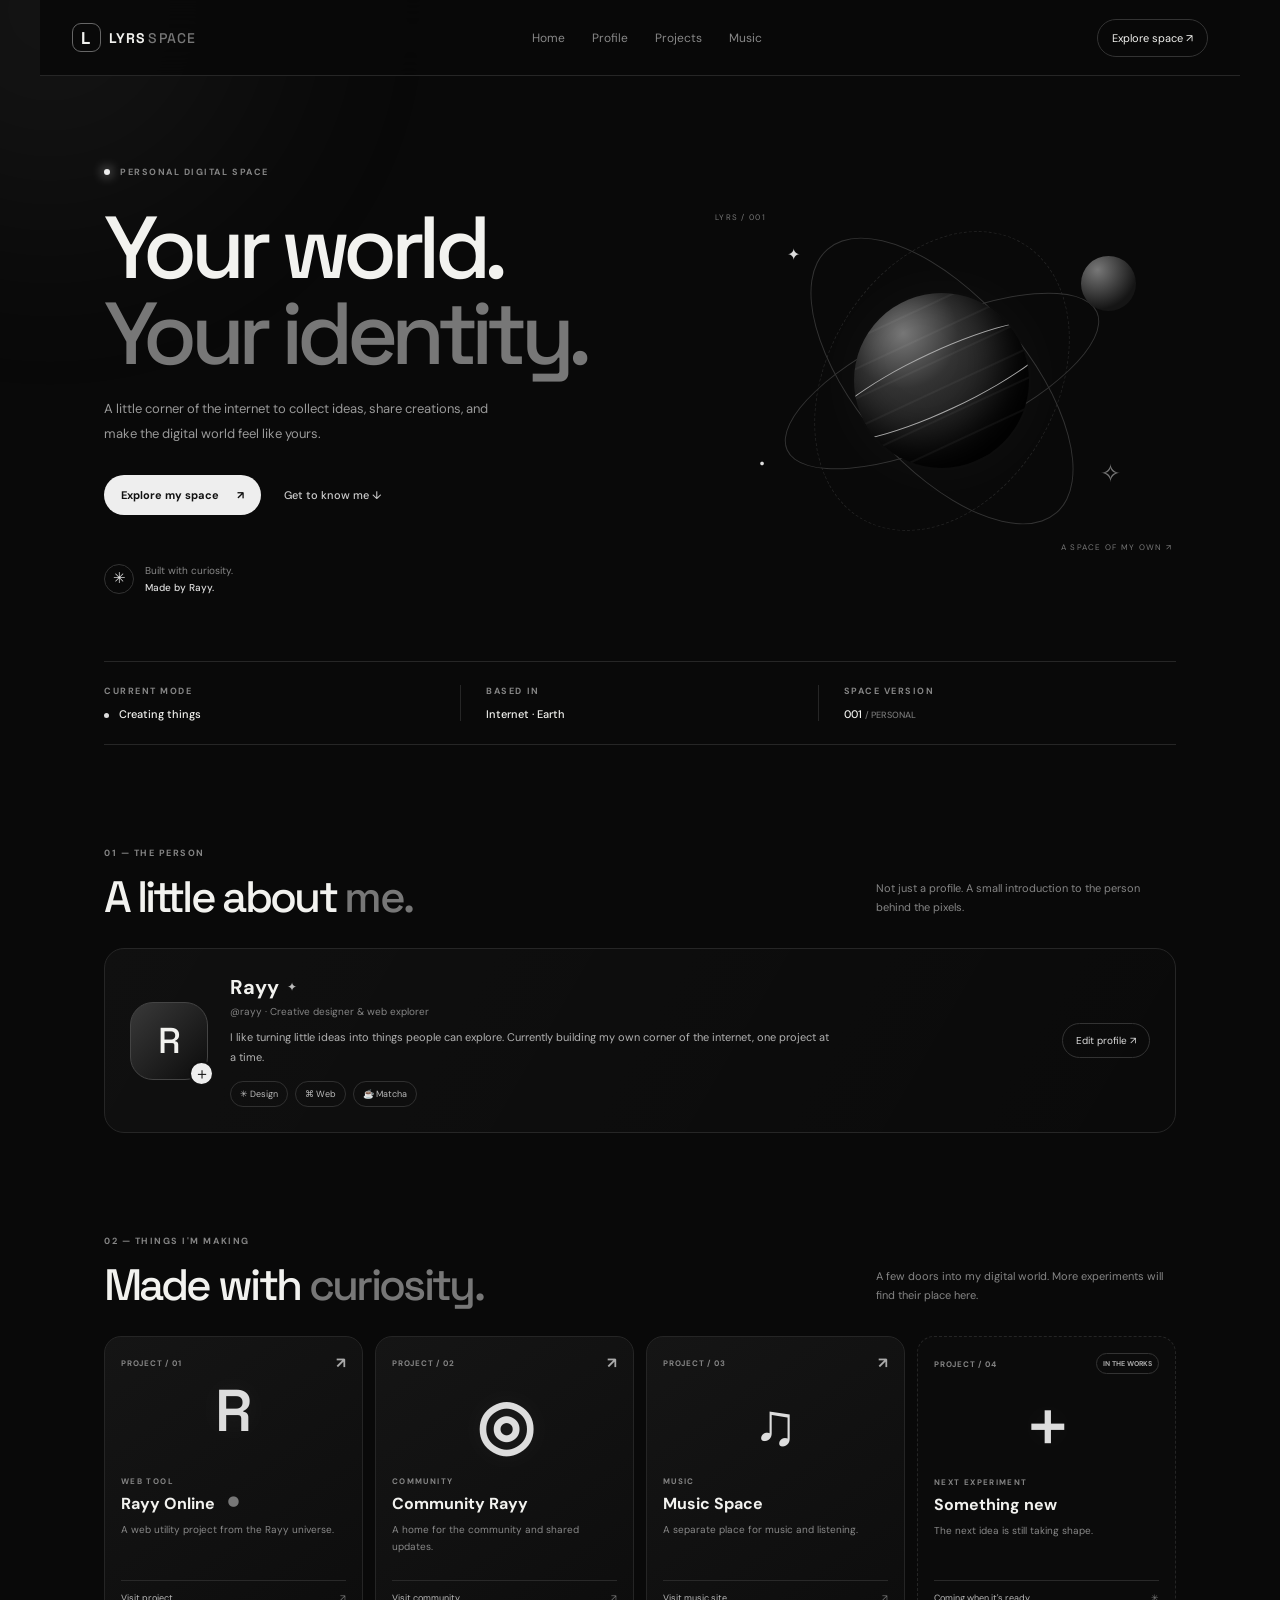
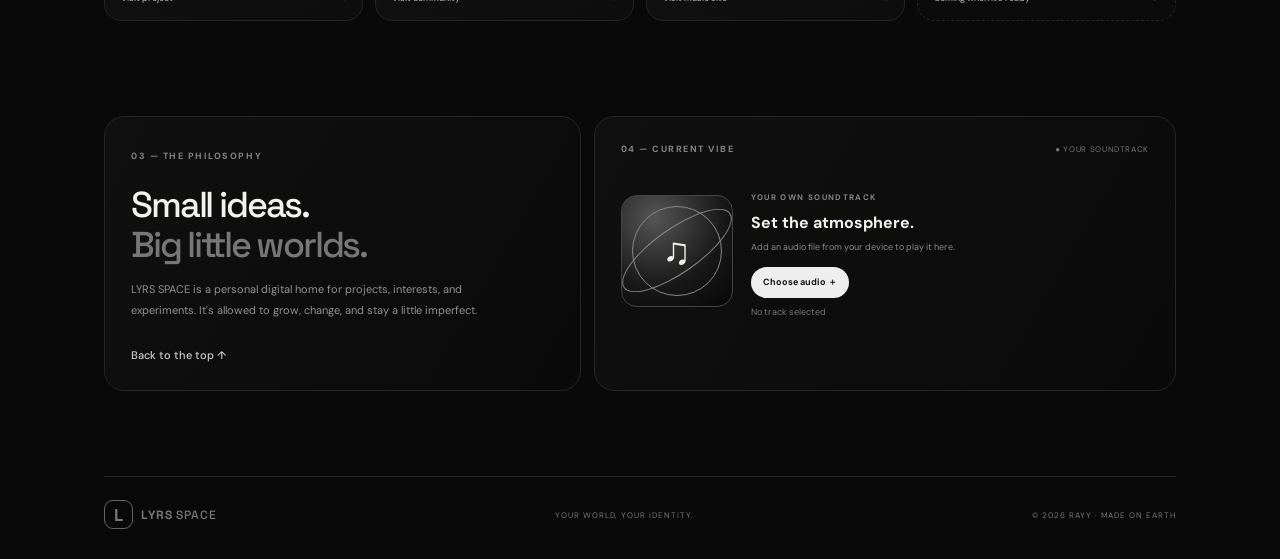
==== index.html @ 6cd55178 "Add files via upload" ====
<!doctype html>
<html lang="id">
<head>
<meta charset="utf-8"><meta name="viewport" content="width=device-width,initial-scale=1">
<meta name="theme-color" content="#090909"><meta name="description" content="LYRS SPACE — Your world, your identity.">
<title>LYRS SPACE — Your world, your identity</title>
<link rel="preconnect" href="https://fonts.googleapis.com">
<link href="https://fonts.googleapis.com/css2?family=DM+Sans:wght@400;500;600;700&family=Space+Grotesk:wght@400;500;600;700&display=swap" rel="stylesheet">
<link rel="stylesheet" href="style.css">
</head>
<body>
<header class="topbar">
  <a class="brand" href="#home"><span class="logo">L</span> LYRS <span class="muted">SPACE</span></a>
  <button id="menuBtn" class="menu-btn" aria-label="Open navigation">☰</button>
  <nav id="nav"><a href="#home">Home</a><a href="#profile">Profile</a><a href="#projects">Projects</a><a href="#music">Music</a></nav>
  <a class="nav-cta" href="#projects">Explore space ↗</a>
</header>
<main id="home">
<section class="hero">
 <div class="hero-copy">
  <div class="eyebrow"><i></i> PERSONAL DIGITAL SPACE</div>
  <h1>Your world.<br><span>Your identity.</span></h1>
  <p class="lead">A little corner of the internet to collect ideas, share creations, and make the digital world feel like yours.</p>
  <div class="actions"><a class="primary" href="#projects">Explore my space <b>↗</b></a><a class="simple" href="#profile">Get to know me ↓</a></div>
  <div class="signature"><span>✳</span><p>Built with curiosity.<br><b>Made by Rayy.</b></p></div>
 </div>
 <div class="universe" aria-label="Abstract planet illustration"><div class="orbit o1"></div><div class="orbit o2"></div><div class="orbit o3"></div><div class="moon"></div><div class="planet"><span></span></div><i class="star s1">✦</i><i class="star s2">✧</i><i class="star s3">·</i><small class="art-top">LYRS / 001</small><small class="art-bottom">A SPACE OF MY OWN ↗</small></div>
</section>
<section class="stats">
 <div><small>CURRENT MODE</small><b><i class="green"></i> Creating things</b></div><div><small>BASED IN</small><b>Internet · Earth</b></div><div><small>SPACE VERSION</small><b>001 <span>/ PERSONAL</span></b></div>
</section>
<section class="section" id="profile">
 <div class="heading"><div><small>01 — THE PERSON</small><h2>A little about <span>me.</span></h2></div><p>Not just a profile. A small introduction to the person behind the pixels.</p></div>
 <div class="profile card"><div class="avatar-wrap"><div id="avatar" class="avatar">R</div><label for="avatarFile" class="avatar-edit">＋</label><input id="avatarFile" type="file" accept="image/*,.gif" hidden></div><div class="profile-info"><div class="name-line"><h3 id="name">Rayy</h3><span>✦</span></div><p class="handle">@rayy · Creative designer & web explorer</p><p id="bio" class="bio">I like turning little ideas into things people can explore. Currently building my own corner of the internet, one project at a time.</p><div class="tags"><span>✳ Design</span><span>⌘ Web</span><span>☕ Matcha</span></div></div><button id="editBtn" class="edit">Edit profile ↗</button></div>
</section>
<section class="section" id="projects">
 <div class="heading"><div><small>02 — THINGS I'M MAKING</small><h2>Made with <span>curiosity.</span></h2></div><p>A few doors into my digital world. More experiments will find their place here.</p></div>
 <div class="projects">
  <a class="project featured" href="https://rayyy.my.id" target="_blank" rel="noopener"><div class="project-top"><small>PROJECT / 01</small><b>↗</b></div><div class="symbol">R<span>.</span></div><small class="type">WEB TOOL</small><h3>Rayy Online</h3><p>A web utility project from the Rayy universe.</p><footer>Visit project <span>↗</span></footer></a>
  <a class="project" href="https://community.rayyy.my.id" target="_blank" rel="noopener"><div class="project-top"><small>PROJECT / 02</small><b>↗</b></div><div class="symbol symbol-community">◎</div><small class="type">COMMUNITY</small><h3>Community Rayy</h3><p>A home for the community and shared updates.</p><footer>Visit community <span>↗</span></footer></a>
  <a class="project" href="https://music.rayyy.my.id" target="_blank" rel="noopener"><div class="project-top"><small>PROJECT / 03</small><b>↗</b></div><div class="symbol">♫</div><small class="type">MUSIC</small><h3>Music Space</h3><p>A separate place for music and listening.</p><footer>Visit music site <span>↗</span></footer></a>
  <div class="project coming"><div class="project-top"><small>PROJECT / 04</small><b class="soon">IN THE WORKS</b></div><div class="symbol">＋</div><small class="type">NEXT EXPERIMENT</small><h3>Something new</h3><p>The next idea is still taking shape.</p><footer>Coming when it's ready <span>✳</span></footer></div>
 </div>
</section>
<section class="section bottom-grid" id="about">
 <div class="card about"><small>03 — THE PHILOSOPHY</small><h2>Small ideas.<br><span>Big little worlds.</span></h2><p>LYRS SPACE is a personal digital home for projects, interests, and experiments. It's allowed to grow, change, and stay a little imperfect.</p><a class="simple" href="#home">Back to the top ↑</a></div>
 <div class="card music" id="music"><div class="music-top"><small>04 — CURRENT VIBE</small><span>● YOUR SOUNDTRACK</span></div><div class="music-row"><div class="album">♫<i></i></div><div class="music-info"><small class="type">YOUR OWN SOUNDTRACK</small><h3>Set the atmosphere.</h3><p>Add an audio file from your device to play it here.</p><label class="primary mini" for="audioFile">Choose audio ＋</label><input id="audioFile" type="file" accept="audio/*" hidden><audio id="audioPlayer" controls hidden></audio><div id="audioName" class="audio-name">No track selected</div></div></div></div>
</section>
<footer class="footer"><a class="brand" href="#home"><span class="logo">L</span> LYRS <span class="muted">SPACE</span></a><small>YOUR WORLD, YOUR IDENTITY.</small><small>© <span id="year"></span> RAYY · MADE ON EARTH</small></footer>
</main>
<dialog id="profileDialog"><form id="profileForm"><div class="dialog-head"><div><small>PERSONALIZE YOUR SPACE</small><h2>Make it <span>yours.</span></h2></div><button type="button" id="closeDialog" class="close">×</button></div><label for="nameInput">Display name</label><input id="nameInput" maxlength="32" value="Rayy"><label for="bioInput">Short bio</label><textarea id="bioInput" maxlength="180" rows="3">I like turning little ideas into things people can explore. Currently building my own corner of the internet, one project at a time.</textarea><div class="dialog-actions"><button type="button" id="cancelEdit" class="secondary">Cancel</button><button class="primary mini" type="submit">Save profile ↗</button></div><p class="note">Changes are saved in this browser only. This starter does not use accounts or a shared database.</p></form></dialog>
<script src="app.js"></script>
</body></html>
---- style.css ----
*{box-sizing:border-box} :root{--bg:#090909;--panel:#111;--line:#262626;--text:#f2f2ef;--muted:#858585}html{scroll-behavior:smooth;scroll-padding-top:90px}body{margin:0;background:var(--bg);color:var(--text);font-family:'DM Sans',sans-serif;overflow-x:hidden}body:before{content:'';position:fixed;z-index:-1;pointer-events:none;width:420px;height:420px;top:-200px;left:-160px;background:#aaa;filter:blur(120px);opacity:.08;border-radius:50%}a{color:inherit;text-decoration:none}button,input,textarea{font:inherit}.topbar{height:76px;max-width:1200px;margin:auto;padding:0 32px;display:flex;align-items:center;gap:32px;border-bottom:1px solid var(--line);position:sticky;top:0;z-index:10;background:rgba(9,9,9,.88);backdrop-filter:blur(16px)}.brand{display:flex;align-items:center;gap:8px;font:700 14px 'Space Grotesk',sans-serif;letter-spacing:.08em;white-space:nowrap}.logo{width:29px;height:29px;border:1px solid #666;border-radius:9px;display:grid;place-items:center;font-size:17px}.muted{color:#777;font-weight:500;margin-left:-5px}.topbar nav{display:flex;gap:27px;margin:auto;color:#888;font-size:12px}.topbar nav a:hover{color:white}.nav-cta{font-size:11px;border:1px solid #333;border-radius:30px;padding:11px 14px;white-space:nowrap}.nav-cta:hover{background:#eee;color:#111}.menu-btn{display:none;background:none;color:white;border:0;font-size:22px}.hero{max-width:1136px;margin:auto;padding:90px 32px 65px;display:grid;grid-template-columns:1.1fr .9fr;align-items:center;gap:30px;min-height:550px}.eyebrow,.heading small,.stats small,.project-top small,.type,.about>small,.music-top>small,.dialog-head small{font-size:9px;letter-spacing:.17em;color:#858585;font-weight:700}.eyebrow{display:flex;align-items:center;gap:10px}.eyebrow i{width:6px;height:6px;background:#eee;border-radius:50%;box-shadow:0 0 12px #fff}.hero h1{font:500 clamp(56px,7vw,88px)/.98 'Space Grotesk',sans-serif;letter-spacing:-.075em;margin:27px 0 20px}.hero h1 span,.heading h2 span,.about h2 span,.dialog-head h2 span{color:#777}.lead{max-width:410px;color:#999;font-size:13px;line-height:1.9}.actions{display:flex;align-items:center;gap:23px;margin-top:28px}.primary,.secondary,.simple{display:inline-flex;align-items:center;justify-content:center;gap:18px;border:0;cursor:pointer;border-radius:30px;padding:13px 17px;font-size:11px;font-weight:700}.primary{background:#eee;color:#111}.primary:hover{background:white;transform:translateY(-2px)}.simple{padding:0;background:none;color:#ccc;font-weight:500}.signature{display:flex;align-items:center;gap:11px;margin-top:47px;color:#888;font-size:10px;line-height:1.7}.signature>span{border:1px solid #333;border-radius:50%;width:30px;height:30px;display:grid;place-items:center;color:#ddd;font-size:15px}.signature p{margin:0}.signature b{color:#ddd;font-weight:500}.universe{height:370px;position:relative;display:grid;place-items:center;overflow:hidden}.orbit{position:absolute;border:1px solid #333;border-radius:50%}.o1{width:340px;height:120px;transform:rotate(-24deg)}.o2{width:350px;height:170px;transform:rotate(49deg)}.o3{width:230px;height:320px;transform:rotate(30deg);border-style:dashed;opacity:.6}.planet{width:175px;height:175px;border-radius:50%;position:relative;overflow:hidden;background:radial-gradient(circle at 28% 23%,#777,#333 30%,#141414 70%,#050505);box-shadow:inset -20px -20px 40px #000,0 0 70px #ffffff0a}.planet:after{content:'';position:absolute;inset:0;background:repeating-linear-gradient(155deg,transparent 0 14px,#ffffff0b 15px 16px,transparent 17px 27px)}.planet span{position:absolute;z-index:2;width:260px;height:60px;left:-43px;top:58px;border:1px solid #aaa;border-radius:50%;transform:rotate(-25deg)}.moon{position:absolute;width:55px;height:55px;right:40px;top:60px;border-radius:50%;background:radial-gradient(circle at 30% 25%,#777,#151515 70%)}.star{position:absolute;color:#ddd;font-style:normal}.s1{top:48px;left:80px}.s2{right:55px;bottom:76px;font-size:25px;color:#777}.s3{left:52px;bottom:82px;font-size:32px}.art-top,.art-bottom{position:absolute;color:#777;font-size:8px;letter-spacing:.16em}.art-top{top:16px;left:8px}.art-bottom{bottom:14px;right:4px}.stats{max-width:1072px;margin:auto;padding:23px 0;border-top:1px solid var(--line);border-bottom:1px solid var(--line);display:grid;grid-template-columns:repeat(3,1fr)}.stats>div{display:flex;flex-direction:column;gap:10px;padding:0 25px;border-right:1px solid var(--line)}.stats>div:first-child{padding-left:0}.stats>div:last-child{border:0}.stats b{font-size:11px;font-weight:500}.stats b span{font-size:9px;color:#777}.green{display:inline-block;width:5px;height:5px;background:#ddd;border-radius:50%;margin-right:7px}.section{max-width:1072px;margin:auto;padding:95px 0 0}.heading{display:flex;justify-content:space-between;align-items:end;gap:20px;margin-bottom:27px}.heading h2,.about h2,.dialog-head h2{font:500 clamp(32px,4vw,44px)/1.1 'Space Grotesk',sans-serif;letter-spacing:-.06em;margin:12px 0 0}.heading>p{max-width:300px;color:#858585;font-size:11px;line-height:1.8;margin:0 0 3px}.card{border:1px solid var(--line);border-radius:20px;background:linear-gradient(120deg,#ffffff08,#ffffff02)}.profile{display:flex;align-items:center;gap:22px;padding:25px}.avatar-wrap{position:relative;flex-shrink:0}.avatar{width:78px;height:78px;border-radius:23px;background:linear-gradient(135deg,#393939,#0b0b0b);border:1px solid #444;display:grid;place-items:center;font:500 36px 'Space Grotesk',sans-serif;overflow:hidden}.avatar img{width:100%;height:100%;object-fit:cover}.avatar-edit{position:absolute;right:-6px;bottom:-6px;width:25px;height:25px;border:2px solid #111;border-radius:50%;background:#eee;color:#111;display:grid;place-items:center;cursor:pointer}.profile-info{flex:1;min-width:0}.name-line{display:flex;align-items:center;gap:8px}.name-line h3{font-size:20px;margin:0}.name-line span{font-size:12px;color:#bbb}.handle{font-size:10px;color:#858585;margin:5px 0 10px}.bio{font-size:11px;color:#b2b2b2;line-height:1.8;margin:0;max-width:600px}.tags{display:flex;gap:7px;margin-top:13px;flex-wrap:wrap}.tags span{font-size:9px;color:#bbb;border:1px solid #303030;border-radius:20px;padding:6px 9px}.edit{flex-shrink:0;background:none;color:#ddd;border:1px solid #333;border-radius:30px;padding:10px 13px;font-size:10px;cursor:pointer}.projects{display:grid;grid-template-columns:repeat(4,1fr);gap:12px}.project{min-height:285px;padding:16px;border:1px solid #252525;border-radius:17px;background:linear-gradient(145deg,#151515,#0d0d0d);display:flex;flex-direction:column;transition:.25s}.project:hover{transform:translateY(-4px);border-color:#555}.project-top{display:flex;justify-content:space-between;align-items:center}.project-top small{font-size:8px;letter-spacing:.1em}.project-top>b{font-size:15px;color:#aaa}.symbol{height:103px;display:grid;place-items:center;font:600 59px 'Space Grotesk',sans-serif;color:#ddd;text-shadow:0 0 30px #ffffff12}.symbol span{color:#777}.symbol-community{font-size:67px}.type{font-size:8px}.project h3{font-size:16px;margin:7px 0}.project p{font-size:10px;line-height:1.7;color:#888;margin:0;min-height:34px}.project footer{display:flex;justify-content:space-between;border-top:1px solid #292929;padding-top:11px;margin-top:auto;font-size:9px;color:#bbb}.project footer span{color:#777}.coming{border-style:dashed;background:#ffffff03}.soon{font-size:7px!important;border:1px solid #333;border-radius:20px;padding:5px 6px;color:#888}.bottom-grid{display:grid;grid-template-columns:.9fr 1.1fr;gap:13px}.about,.music{padding:26px;min-height:265px}.about h2{font-size:36px;margin:22px 0 14px}.about p{max-width:360px;color:#929292;font-size:11px;line-height:1.9;margin-bottom:22px}.music-top{display:flex;align-items:center;justify-content:space-between;gap:10px}.music-top span{font-size:8px;color:#777;letter-spacing:.08em}.music-row{display:flex;gap:18px;align-items:center;margin-top:29px}.album{width:112px;height:112px;flex-shrink:0;position:relative;overflow:hidden;display:grid;place-items:center;border:1px solid #444;border-radius:16px;background:radial-gradient(circle at 30% 20%,#555,#171717 60%,#070707);font-size:38px}.album:after{content:'';position:absolute;inset:10px;border:1px solid #888;border-radius:50%}.album i{position:absolute;width:130px;height:45px;border:1px solid #888;border-radius:50%;transform:rotate(-35deg)}.music-info h3{font-size:16px;margin:7px 0}.music-info p{font-size:9px;color:#888;line-height:1.7;margin:0 0 11px}.mini{padding:9px 12px;font-size:9px;gap:9px}.audio-name{font-size:9px;color:#777;margin-top:8px;max-width:240px;overflow:hidden;text-overflow:ellipsis;white-space:nowrap}.footer{max-width:1072px;margin:85px auto 0;padding:23px 0 30px;border-top:1px solid var(--line);display:flex;align-items:center;justify-content:space-between;gap:15px;color:#777}.footer small{font-size:8px;letter-spacing:.12em}.footer .brand{font-size:12px}dialog{width:min(430px,calc(100% - 28px));border:1px solid #333;border-radius:20px;padding:25px;background:#101010;color:#f2f2f2;box-shadow:0 25px 90px #000}dialog::backdrop{background:#000b;backdrop-filter:blur(7px)}.dialog-head{display:flex;justify-content:space-between;align-items:start;margin-bottom:22px}.dialog-head h2{font-size:30px}.close{background:none;color:#aaa;border:0;font-size:27px;cursor:pointer}dialog label:not(.primary){display:block;font-size:10px;color:#aaa;margin:15px 0 7px}dialog input,dialog textarea{width:100%;background:#080808;color:#eee;border:1px solid #333;border-radius:10px;padding:12px;font-size:11px;outline:none}dialog textarea{resize:vertical}.dialog-actions{display:flex;justify-content:flex-end;gap:8px;margin-top:19px}.secondary{background:transparent;color:#ddd;border:1px solid #333}.note{font-size:9px;line-height:1.7;color:#666;margin:16px 0 0}.reveal{opacity:0;transform:translateY(12px);transition:opacity .6s,transform .6s}.reveal.visible{opacity:1;transform:none}@media(max-width:1150px){.section,.stats,.footer{margin-left:32px;margin-right:32px}}@media(max-width:800px){.hero{gap:5px}.hero h1{font-size:clamp(53px,8vw,72px)}.projects{grid-template-columns:repeat(2,1fr)}.project{min-height:270px}.bottom-grid{grid-template-columns:1fr}.heading{align-items:start;flex-direction:column}.heading>p{max-width:500px}}@media(max-width:600px){.topbar{height:66px;padding:0 18px;gap:13px}.menu-btn{display:block;margin-left:auto}.topbar nav{display:none}.topbar nav.open{position:absolute;display:flex;flex-direction:column;top:65px;left:0;right:0;margin:0;padding:20px;background:#101010;border-bottom:1px solid #292929;gap:19px}.nav-cta{font-size:9px;padding:9px 10px}.hero{grid-template-columns:1fr;padding:62px 22px 40px;gap:0}.hero h1{font-size:clamp(55px,14vw,76px)}.lead{font-size:12px}.signature{margin-top:31px}.universe{height:290px;transform:scale(.9);margin-top:8px}.o1{width:300px}.o2{width:310px}.planet{width:150px;height:150px}.stats{margin:0 22px;padding:18px 0;grid-template-columns:1fr;gap:15px}.stats>div,.stats>div:first-child{padding:0;border:0;gap:5px}.section{padding:72px 22px 0;margin:0}.heading h2{font-size:35px}.profile{padding:17px;gap:14px;flex-wrap:wrap}.avatar{width:65px;height:65px;border-radius:19px;font-size:30px}.profile-info h3{font-size:18px}.bio{font-size:10px}.edit{margin-left:auto}.projects{gap:9px}.project{padding:12px;min-height:260px}.symbol{height:88px;font-size:50px}.symbol-community{font-size:58px}.project h3{font-size:14px}.project p{font-size:9px}.project-top small{font-size:7px}.project footer{font-size:8px}.about,.music{padding:21px}.about h2{font-size:32px}.music-row{gap:13px;align-items:flex-start}.album{width:87px;height:87px;font-size:30px}.album i{width:100px}.music-info h3{font-size:14px}.music-info p{font-size:8px}.footer{margin:65px 22px 0;flex-wrap:wrap}.footer>small:nth-child(2){display:none}.footer>small:last-child{font-size:7px}}@media(prefers-reduced-motion:reduce){*{scroll-behavior:auto!important;transition:none!important}}
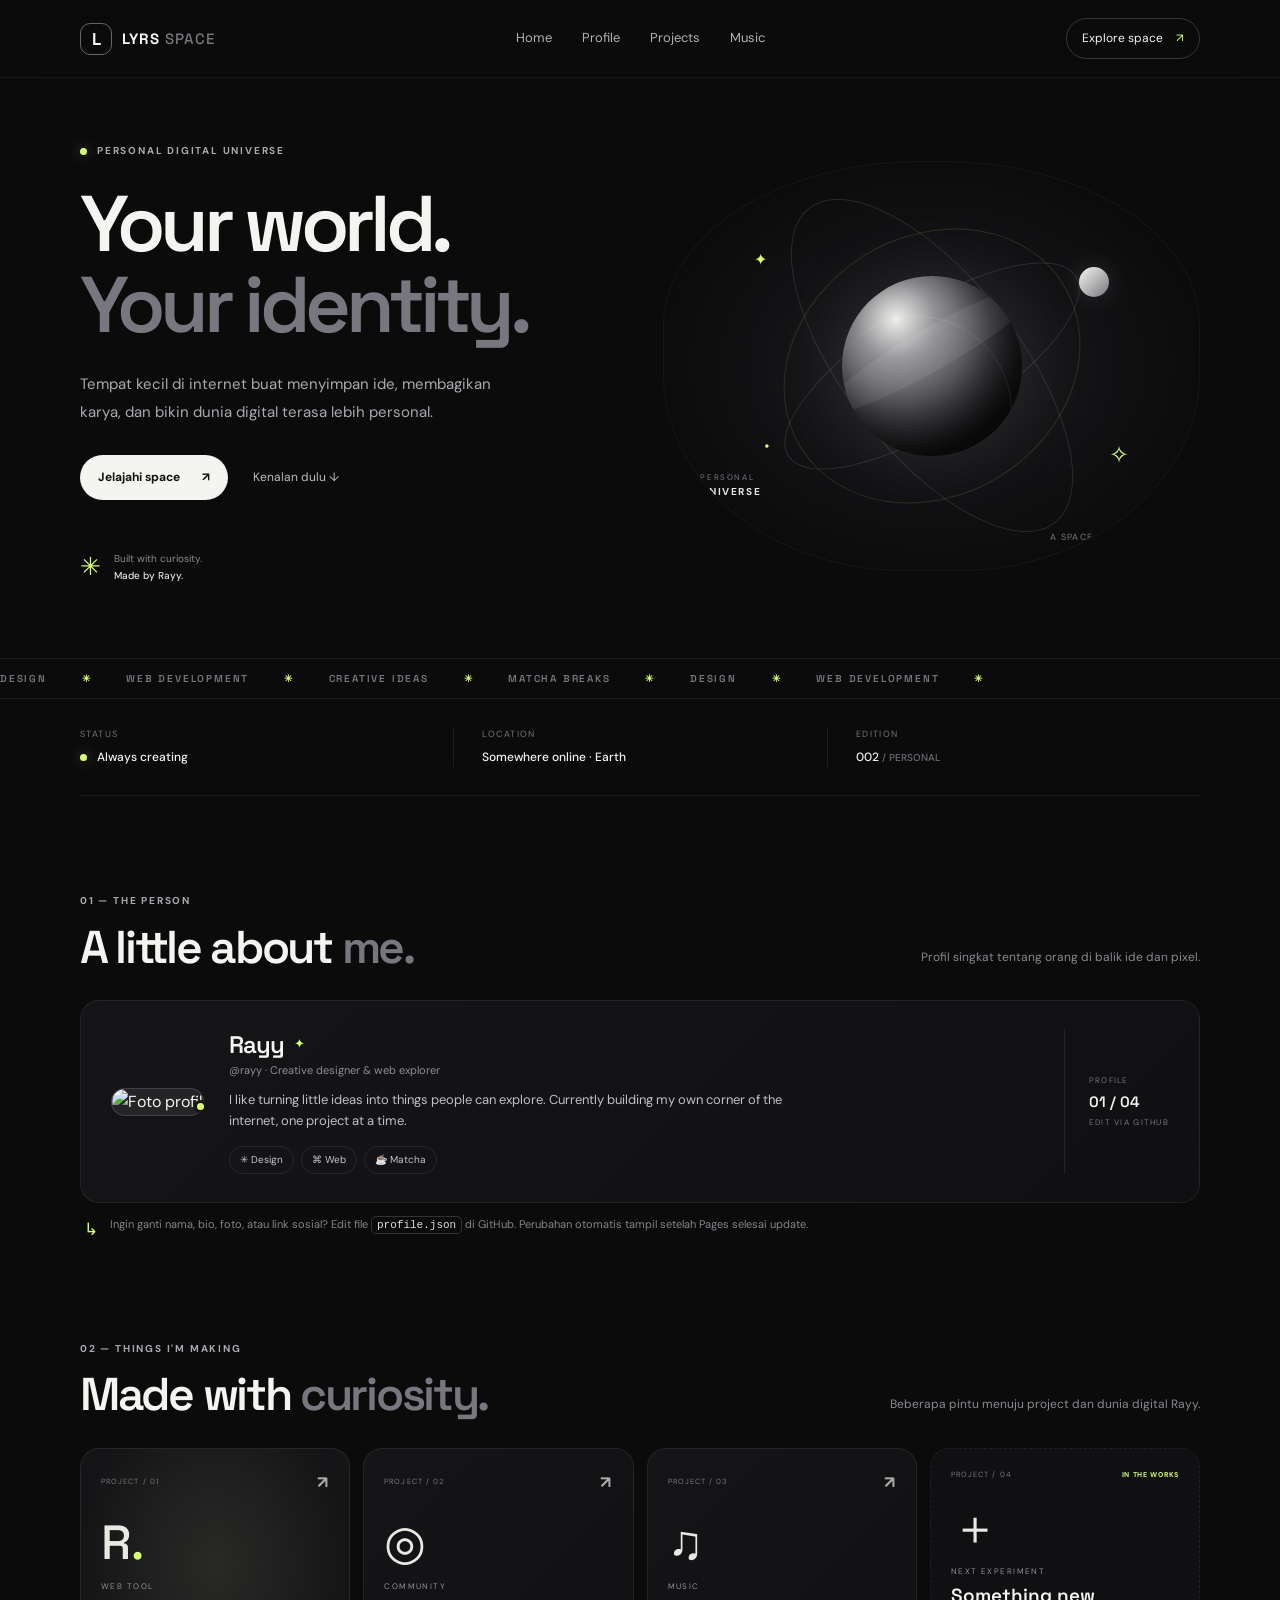
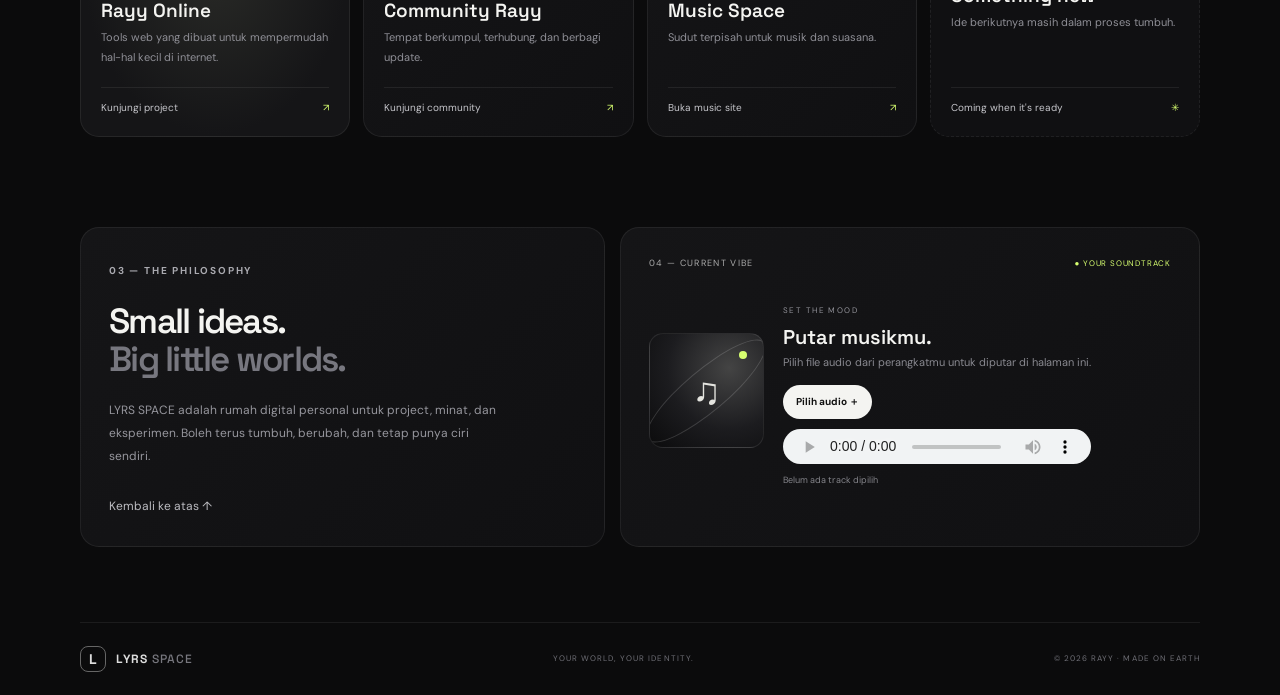
==== commit ec871ab9: "Add files via upload" ====
--- a/index.html
+++ b/index.html
@@ -2,52 +2,28 @@
 <html lang="id">
 <head>
 <meta charset="utf-8"><meta name="viewport" content="width=device-width,initial-scale=1">
-<meta name="theme-color" content="#090909"><meta name="description" content="LYRS SPACE — Your world, your identity.">
+<meta name="theme-color" content="#0b0b0c"><meta name="description" content="LYRS SPACE — personal digital universe">
 <title>LYRS SPACE — Your world, your identity</title>
-<link rel="preconnect" href="https://fonts.googleapis.com">
+<link rel="preconnect" href="https://fonts.googleapis.com"><link rel="preconnect" href="https://fonts.gstatic.com" crossorigin>
 <link href="https://fonts.googleapis.com/css2?family=DM+Sans:wght@400;500;600;700&family=Space+Grotesk:wght@400;500;600;700&display=swap" rel="stylesheet">
 <link rel="stylesheet" href="style.css">
 </head>
 <body>
-<header class="topbar">
-  <a class="brand" href="#home"><span class="logo">L</span> LYRS <span class="muted">SPACE</span></a>
-  <button id="menuBtn" class="menu-btn" aria-label="Open navigation">☰</button>
-  <nav id="nav"><a href="#home">Home</a><a href="#profile">Profile</a><a href="#projects">Projects</a><a href="#music">Music</a></nav>
-  <a class="nav-cta" href="#projects">Explore space ↗</a>
-</header>
+<header class="topbar"><a class="brand" href="#home"><span class="brand-mark">L</span><span>LYRS <em>SPACE</em></span></a><button id="menuBtn" class="menu-btn" aria-label="Buka menu">☰</button><nav id="nav"><a href="#home">Home</a><a href="#profile">Profile</a><a href="#projects">Projects</a><a href="#music">Music</a></nav><a class="nav-cta" href="#projects">Explore space <span>↗</span></a></header>
 <main id="home">
-<section class="hero">
- <div class="hero-copy">
-  <div class="eyebrow"><i></i> PERSONAL DIGITAL SPACE</div>
-  <h1>Your world.<br><span>Your identity.</span></h1>
-  <p class="lead">A little corner of the internet to collect ideas, share creations, and make the digital world feel like yours.</p>
-  <div class="actions"><a class="primary" href="#projects">Explore my space <b>↗</b></a><a class="simple" href="#profile">Get to know me ↓</a></div>
-  <div class="signature"><span>✳</span><p>Built with curiosity.<br><b>Made by Rayy.</b></p></div>
- </div>
- <div class="universe" aria-label="Abstract planet illustration"><div class="orbit o1"></div><div class="orbit o2"></div><div class="orbit o3"></div><div class="moon"></div><div class="planet"><span></span></div><i class="star s1">✦</i><i class="star s2">✧</i><i class="star s3">·</i><small class="art-top">LYRS / 001</small><small class="art-bottom">A SPACE OF MY OWN ↗</small></div>
-</section>
-<section class="stats">
- <div><small>CURRENT MODE</small><b><i class="green"></i> Creating things</b></div><div><small>BASED IN</small><b>Internet · Earth</b></div><div><small>SPACE VERSION</small><b>001 <span>/ PERSONAL</span></b></div>
-</section>
-<section class="section" id="profile">
- <div class="heading"><div><small>01 — THE PERSON</small><h2>A little about <span>me.</span></h2></div><p>Not just a profile. A small introduction to the person behind the pixels.</p></div>
- <div class="profile card"><div class="avatar-wrap"><div id="avatar" class="avatar">R</div><label for="avatarFile" class="avatar-edit">＋</label><input id="avatarFile" type="file" accept="image/*,.gif" hidden></div><div class="profile-info"><div class="name-line"><h3 id="name">Rayy</h3><span>✦</span></div><p class="handle">@rayy · Creative designer & web explorer</p><p id="bio" class="bio">I like turning little ideas into things people can explore. Currently building my own corner of the internet, one project at a time.</p><div class="tags"><span>✳ Design</span><span>⌘ Web</span><span>☕ Matcha</span></div></div><button id="editBtn" class="edit">Edit profile ↗</button></div>
-</section>
-<section class="section" id="projects">
- <div class="heading"><div><small>02 — THINGS I'M MAKING</small><h2>Made with <span>curiosity.</span></h2></div><p>A few doors into my digital world. More experiments will find their place here.</p></div>
- <div class="projects">
-  <a class="project featured" href="https://rayyy.my.id" target="_blank" rel="noopener"><div class="project-top"><small>PROJECT / 01</small><b>↗</b></div><div class="symbol">R<span>.</span></div><small class="type">WEB TOOL</small><h3>Rayy Online</h3><p>A web utility project from the Rayy universe.</p><footer>Visit project <span>↗</span></footer></a>
-  <a class="project" href="https://community.rayyy.my.id" target="_blank" rel="noopener"><div class="project-top"><small>PROJECT / 02</small><b>↗</b></div><div class="symbol symbol-community">◎</div><small class="type">COMMUNITY</small><h3>Community Rayy</h3><p>A home for the community and shared updates.</p><footer>Visit community <span>↗</span></footer></a>
-  <a class="project" href="https://music.rayyy.my.id" target="_blank" rel="noopener"><div class="project-top"><small>PROJECT / 03</small><b>↗</b></div><div class="symbol">♫</div><small class="type">MUSIC</small><h3>Music Space</h3><p>A separate place for music and listening.</p><footer>Visit music site <span>↗</span></footer></a>
-  <div class="project coming"><div class="project-top"><small>PROJECT / 04</small><b class="soon">IN THE WORKS</b></div><div class="symbol">＋</div><small class="type">NEXT EXPERIMENT</small><h3>Something new</h3><p>The next idea is still taking shape.</p><footer>Coming when it's ready <span>✳</span></footer></div>
- </div>
-</section>
-<section class="section bottom-grid" id="about">
- <div class="card about"><small>03 — THE PHILOSOPHY</small><h2>Small ideas.<br><span>Big little worlds.</span></h2><p>LYRS SPACE is a personal digital home for projects, interests, and experiments. It's allowed to grow, change, and stay a little imperfect.</p><a class="simple" href="#home">Back to the top ↑</a></div>
- <div class="card music" id="music"><div class="music-top"><small>04 — CURRENT VIBE</small><span>● YOUR SOUNDTRACK</span></div><div class="music-row"><div class="album">♫<i></i></div><div class="music-info"><small class="type">YOUR OWN SOUNDTRACK</small><h3>Set the atmosphere.</h3><p>Add an audio file from your device to play it here.</p><label class="primary mini" for="audioFile">Choose audio ＋</label><input id="audioFile" type="file" accept="audio/*" hidden><audio id="audioPlayer" controls hidden></audio><div id="audioName" class="audio-name">No track selected</div></div></div></div>
-</section>
-<footer class="footer"><a class="brand" href="#home"><span class="logo">L</span> LYRS <span class="muted">SPACE</span></a><small>YOUR WORLD, YOUR IDENTITY.</small><small>© <span id="year"></span> RAYY · MADE ON EARTH</small></footer>
-</main>
-<dialog id="profileDialog"><form id="profileForm"><div class="dialog-head"><div><small>PERSONALIZE YOUR SPACE</small><h2>Make it <span>yours.</span></h2></div><button type="button" id="closeDialog" class="close">×</button></div><label for="nameInput">Display name</label><input id="nameInput" maxlength="32" value="Rayy"><label for="bioInput">Short bio</label><textarea id="bioInput" maxlength="180" rows="3">I like turning little ideas into things people can explore. Currently building my own corner of the internet, one project at a time.</textarea><div class="dialog-actions"><button type="button" id="cancelEdit" class="secondary">Cancel</button><button class="primary mini" type="submit">Save profile ↗</button></div><p class="note">Changes are saved in this browser only. This starter does not use accounts or a shared database.</p></form></dialog>
-<script src="app.js"></script>
-</body></html>+<section class="hero wrap"><div class="hero-copy"><div class="eyebrow"><i></i> PERSONAL DIGITAL UNIVERSE</div><h1>Your world.<br><span>Your identity.</span></h1><p class="lead">Tempat kecil di internet buat menyimpan ide, membagikan karya, dan bikin dunia digital terasa lebih personal.</p><div class="actions"><a class="button light" href="#projects">Jelajahi space <b>↗</b></a><a class="text-link" href="#profile">Kenalan dulu ↓</a></div><div class="signature"><span>✳</span><p>Built with curiosity.<br><b>Made by Rayy.</b></p></div></div>
+<div class="universe"><div class="orbit o1"></div><div class="orbit o2"></div><div class="orbit o3"></div><div class="planet"><span></span></div><div class="moon"></div><i class="star s1">✦</i><i class="star s2">✧</i><i class="star s3">·</i><small class="art-top">LYRS / 002</small><small class="art-bottom">A SPACE OF MY OWN ↗</small><div class="planet-caption">PERSONAL<br><b>UNIVERSE</b></div></div></section>
+<section class="ticker"><div>DESIGN <span>✳</span> WEB DEVELOPMENT <span>✳</span> CREATIVE IDEAS <span>✳</span> MATCHA BREAKS <span>✳</span> DESIGN <span>✳</span> WEB DEVELOPMENT <span>✳</span></div></section>
+<section class="stats wrap"><div><small>STATUS</small><b><i class="green"></i> Always creating</b></div><div><small>LOCATION</small><b>Somewhere online · Earth</b></div><div><small>EDITION</small><b>002 <span>/ PERSONAL</span></b></div></section>
+<section class="section wrap" id="profile"><div class="heading"><div><small>01 — THE PERSON</small><h2>A little about <span>me.</span></h2></div><p>Profil singkat tentang orang di balik ide dan pixel.</p></div>
+<div class="profile card"><div class="avatar-wrap"><img id="avatarImg" class="avatar-img" src="assets/avatar.svg" alt="Foto profil"><span class="avatar-status"></span></div><div class="profile-info"><div class="name-line"><h3 id="profileName">Rayy</h3><span>✦</span></div><p class="handle" id="profileHandle">@rayy · Creative designer & web explorer</p><p id="profileBio" class="bio">I like turning little ideas into things people can explore. Currently building my own corner of the internet, one project at a time.</p><div class="tags" id="profileTags"><span>✳ Design</span><span>⌘ Web</span><span>☕ Matcha</span></div></div><div class="profile-badge"><span>PROFILE</span><b>01 / 04</b><small>EDIT VIA GITHUB</small></div></div>
+<div class="hint"><span>↳</span><p>Ingin ganti nama, bio, foto, atau link sosial? Edit file <code>profile.json</code> di GitHub. Perubahan otomatis tampil setelah Pages selesai update.</p></div></section>
+<section class="section wrap" id="projects"><div class="heading"><div><small>02 — THINGS I'M MAKING</small><h2>Made with <span>curiosity.</span></h2></div><p>Beberapa pintu menuju project dan dunia digital Rayy.</p></div><div class="projects">
+<a class="project featured" href="https://rayyy.my.id" target="_blank" rel="noopener"><div class="project-top"><small>PROJECT / 01</small><b>↗</b></div><div class="symbol">R<span>.</span></div><small class="type">WEB TOOL</small><h3>Rayy Online</h3><p>Tools web yang dibuat untuk mempermudah hal-hal kecil di internet.</p><footer>Kunjungi project <span>↗</span></footer></a>
+<a class="project" href="https://community.rayyy.my.id" target="_blank" rel="noopener"><div class="project-top"><small>PROJECT / 02</small><b>↗</b></div><div class="symbol">◎</div><small class="type">COMMUNITY</small><h3>Community Rayy</h3><p>Tempat berkumpul, terhubung, dan berbagi update.</p><footer>Kunjungi community <span>↗</span></footer></a>
+<a class="project" href="https://music.rayyy.my.id" target="_blank" rel="noopener"><div class="project-top"><small>PROJECT / 03</small><b>↗</b></div><div class="symbol">♫</div><small class="type">MUSIC</small><h3>Music Space</h3><p>Sudut terpisah untuk musik dan suasana.</p><footer>Buka music site <span>↗</span></footer></a>
+<div class="project coming"><div class="project-top"><small>PROJECT / 04</small><b class="soon">IN THE WORKS</b></div><div class="symbol">＋</div><small class="type">NEXT EXPERIMENT</small><h3>Something new</h3><p>Ide berikutnya masih dalam proses tumbuh.</p><footer>Coming when it's ready <span>✳</span></footer></div>
+</div></section>
+<section class="section wrap bottom-grid"><div class="card about"><small>03 — THE PHILOSOPHY</small><h2>Small ideas.<br><span>Big little worlds.</span></h2><p>LYRS SPACE adalah rumah digital personal untuk project, minat, dan eksperimen. Boleh terus tumbuh, berubah, dan tetap punya ciri sendiri.</p><a class="text-link" href="#home">Kembali ke atas ↑</a></div><div class="card music" id="music"><div class="music-top"><small>04 — CURRENT VIBE</small><span>● YOUR SOUNDTRACK</span></div><div class="music-row"><div class="album">♫<i></i></div><div class="music-info"><small class="type">SET THE MOOD</small><h3>Putar musikmu.</h3><p>Pilih file audio dari perangkatmu untuk diputar di halaman ini.</p><label class="button light mini" for="audioFile">Pilih audio ＋</label><input id="audioFile" type="file" accept="audio/*" hidden><audio id="audioPlayer" controls hidden></audio><div id="audioName" class="audio-name">Belum ada track dipilih</div></div></div></div></section>
+<footer class="footer wrap"><a class="brand" href="#home"><span class="brand-mark">L</span><span>LYRS <em>SPACE</em></span></a><small>YOUR WORLD, YOUR IDENTITY.</small><small>© <span id="year"></span> RAYY · MADE ON EARTH</small></footer>
+</main><script src="app.js"></script></body></html>
--- a/style.css
+++ b/style.css
@@ -1 +1 @@
-*{box-sizing:border-box} :root{--bg:#090909;--panel:#111;--line:#262626;--text:#f2f2ef;--muted:#858585}html{scroll-behavior:smooth;scroll-padding-top:90px}body{margin:0;background:var(--bg);color:var(--text);font-family:'DM Sans',sans-serif;overflow-x:hidden}body:before{content:'';position:fixed;z-index:-1;pointer-events:none;width:420px;height:420px;top:-200px;left:-160px;background:#aaa;filter:blur(120px);opacity:.08;border-radius:50%}a{color:inherit;text-decoration:none}button,input,textarea{font:inherit}.topbar{height:76px;max-width:1200px;margin:auto;padding:0 32px;display:flex;align-items:center;gap:32px;border-bottom:1px solid var(--line);position:sticky;top:0;z-index:10;background:rgba(9,9,9,.88);backdrop-filter:blur(16px)}.brand{display:flex;align-items:center;gap:8px;font:700 14px 'Space Grotesk',sans-serif;letter-spacing:.08em;white-space:nowrap}.logo{width:29px;height:29px;border:1px solid #666;border-radius:9px;display:grid;place-items:center;font-size:17px}.muted{color:#777;font-weight:500;margin-left:-5px}.topbar nav{display:flex;gap:27px;margin:auto;color:#888;font-size:12px}.topbar nav a:hover{color:white}.nav-cta{font-size:11px;border:1px solid #333;border-radius:30px;padding:11px 14px;white-space:nowrap}.nav-cta:hover{background:#eee;color:#111}.menu-btn{display:none;background:none;color:white;border:0;font-size:22px}.hero{max-width:1136px;margin:auto;padding:90px 32px 65px;display:grid;grid-template-columns:1.1fr .9fr;align-items:center;gap:30px;min-height:550px}.eyebrow,.heading small,.stats small,.project-top small,.type,.about>small,.music-top>small,.dialog-head small{font-size:9px;letter-spacing:.17em;color:#858585;font-weight:700}.eyebrow{display:flex;align-items:center;gap:10px}.eyebrow i{width:6px;height:6px;background:#eee;border-radius:50%;box-shadow:0 0 12px #fff}.hero h1{font:500 clamp(56px,7vw,88px)/.98 'Space Grotesk',sans-serif;letter-spacing:-.075em;margin:27px 0 20px}.hero h1 span,.heading h2 span,.about h2 span,.dialog-head h2 span{color:#777}.lead{max-width:410px;color:#999;font-size:13px;line-height:1.9}.actions{display:flex;align-items:center;gap:23px;margin-top:28px}.primary,.secondary,.simple{display:inline-flex;align-items:center;justify-content:center;gap:18px;border:0;cursor:pointer;border-radius:30px;padding:13px 17px;font-size:11px;font-weight:700}.primary{background:#eee;color:#111}.primary:hover{background:white;transform:translateY(-2px)}.simple{padding:0;background:none;color:#ccc;font-weight:500}.signature{display:flex;align-items:center;gap:11px;margin-top:47px;color:#888;font-size:10px;line-height:1.7}.signature>span{border:1px solid #333;border-radius:50%;width:30px;height:30px;display:grid;place-items:center;color:#ddd;font-size:15px}.signature p{margin:0}.signature b{color:#ddd;font-weight:500}.universe{height:370px;position:relative;display:grid;place-items:center;overflow:hidden}.orbit{position:absolute;border:1px solid #333;border-radius:50%}.o1{width:340px;height:120px;transform:rotate(-24deg)}.o2{width:350px;height:170px;transform:rotate(49deg)}.o3{width:230px;height:320px;transform:rotate(30deg);border-style:dashed;opacity:.6}.planet{width:175px;height:175px;border-radius:50%;position:relative;overflow:hidden;background:radial-gradient(circle at 28% 23%,#777,#333 30%,#141414 70%,#050505);box-shadow:inset -20px -20px 40px #000,0 0 70px #ffffff0a}.planet:after{content:'';position:absolute;inset:0;background:repeating-linear-gradient(155deg,transparent 0 14px,#ffffff0b 15px 16px,transparent 17px 27px)}.planet span{position:absolute;z-index:2;width:260px;height:60px;left:-43px;top:58px;border:1px solid #aaa;border-radius:50%;transform:rotate(-25deg)}.moon{position:absolute;width:55px;height:55px;right:40px;top:60px;border-radius:50%;background:radial-gradient(circle at 30% 25%,#777,#151515 70%)}.star{position:absolute;color:#ddd;font-style:normal}.s1{top:48px;left:80px}.s2{right:55px;bottom:76px;font-size:25px;color:#777}.s3{left:52px;bottom:82px;font-size:32px}.art-top,.art-bottom{position:absolute;color:#777;font-size:8px;letter-spacing:.16em}.art-top{top:16px;left:8px}.art-bottom{bottom:14px;right:4px}.stats{max-width:1072px;margin:auto;padding:23px 0;border-top:1px solid var(--line);border-bottom:1px solid var(--line);display:grid;grid-template-columns:repeat(3,1fr)}.stats>div{display:flex;flex-direction:column;gap:10px;padding:0 25px;border-right:1px solid var(--line)}.stats>div:first-child{padding-left:0}.stats>div:last-child{border:0}.stats b{font-size:11px;font-weight:500}.stats b span{font-size:9px;color:#777}.green{display:inline-block;width:5px;height:5px;background:#ddd;border-radius:50%;margin-right:7px}.section{max-width:1072px;margin:auto;padding:95px 0 0}.heading{display:flex;justify-content:space-between;align-items:end;gap:20px;margin-bottom:27px}.heading h2,.about h2,.dialog-head h2{font:500 clamp(32px,4vw,44px)/1.1 'Space Grotesk',sans-serif;letter-spacing:-.06em;margin:12px 0 0}.heading>p{max-width:300px;color:#858585;font-size:11px;line-height:1.8;margin:0 0 3px}.card{border:1px solid var(--line);border-radius:20px;background:linear-gradient(120deg,#ffffff08,#ffffff02)}.profile{display:flex;align-items:center;gap:22px;padding:25px}.avatar-wrap{position:relative;flex-shrink:0}.avatar{width:78px;height:78px;border-radius:23px;background:linear-gradient(135deg,#393939,#0b0b0b);border:1px solid #444;display:grid;place-items:center;font:500 36px 'Space Grotesk',sans-serif;overflow:hidden}.avatar img{width:100%;height:100%;object-fit:cover}.avatar-edit{position:absolute;right:-6px;bottom:-6px;width:25px;height:25px;border:2px solid #111;border-radius:50%;background:#eee;color:#111;display:grid;place-items:center;cursor:pointer}.profile-info{flex:1;min-width:0}.name-line{display:flex;align-items:center;gap:8px}.name-line h3{font-size:20px;margin:0}.name-line span{font-size:12px;color:#bbb}.handle{font-size:10px;color:#858585;margin:5px 0 10px}.bio{font-size:11px;color:#b2b2b2;line-height:1.8;margin:0;max-width:600px}.tags{display:flex;gap:7px;margin-top:13px;flex-wrap:wrap}.tags span{font-size:9px;color:#bbb;border:1px solid #303030;border-radius:20px;padding:6px 9px}.edit{flex-shrink:0;background:none;color:#ddd;border:1px solid #333;border-radius:30px;padding:10px 13px;font-size:10px;cursor:pointer}.projects{display:grid;grid-template-columns:repeat(4,1fr);gap:12px}.project{min-height:285px;padding:16px;border:1px solid #252525;border-radius:17px;background:linear-gradient(145deg,#151515,#0d0d0d);display:flex;flex-direction:column;transition:.25s}.project:hover{transform:translateY(-4px);border-color:#555}.project-top{display:flex;justify-content:space-between;align-items:center}.project-top small{font-size:8px;letter-spacing:.1em}.project-top>b{font-size:15px;color:#aaa}.symbol{height:103px;display:grid;place-items:center;font:600 59px 'Space Grotesk',sans-serif;color:#ddd;text-shadow:0 0 30px #ffffff12}.symbol span{color:#777}.symbol-community{font-size:67px}.type{font-size:8px}.project h3{font-size:16px;margin:7px 0}.project p{font-size:10px;line-height:1.7;color:#888;margin:0;min-height:34px}.project footer{display:flex;justify-content:space-between;border-top:1px solid #292929;padding-top:11px;margin-top:auto;font-size:9px;color:#bbb}.project footer span{color:#777}.coming{border-style:dashed;background:#ffffff03}.soon{font-size:7px!important;border:1px solid #333;border-radius:20px;padding:5px 6px;color:#888}.bottom-grid{display:grid;grid-template-columns:.9fr 1.1fr;gap:13px}.about,.music{padding:26px;min-height:265px}.about h2{font-size:36px;margin:22px 0 14px}.about p{max-width:360px;color:#929292;font-size:11px;line-height:1.9;margin-bottom:22px}.music-top{display:flex;align-items:center;justify-content:space-between;gap:10px}.music-top span{font-size:8px;color:#777;letter-spacing:.08em}.music-row{display:flex;gap:18px;align-items:center;margin-top:29px}.album{width:112px;height:112px;flex-shrink:0;position:relative;overflow:hidden;display:grid;place-items:center;border:1px solid #444;border-radius:16px;background:radial-gradient(circle at 30% 20%,#555,#171717 60%,#070707);font-size:38px}.album:after{content:'';position:absolute;inset:10px;border:1px solid #888;border-radius:50%}.album i{position:absolute;width:130px;height:45px;border:1px solid #888;border-radius:50%;transform:rotate(-35deg)}.music-info h3{font-size:16px;margin:7px 0}.music-info p{font-size:9px;color:#888;line-height:1.7;margin:0 0 11px}.mini{padding:9px 12px;font-size:9px;gap:9px}.audio-name{font-size:9px;color:#777;margin-top:8px;max-width:240px;overflow:hidden;text-overflow:ellipsis;white-space:nowrap}.footer{max-width:1072px;margin:85px auto 0;padding:23px 0 30px;border-top:1px solid var(--line);display:flex;align-items:center;justify-content:space-between;gap:15px;color:#777}.footer small{font-size:8px;letter-spacing:.12em}.footer .brand{font-size:12px}dialog{width:min(430px,calc(100% - 28px));border:1px solid #333;border-radius:20px;padding:25px;background:#101010;color:#f2f2f2;box-shadow:0 25px 90px #000}dialog::backdrop{background:#000b;backdrop-filter:blur(7px)}.dialog-head{display:flex;justify-content:space-between;align-items:start;margin-bottom:22px}.dialog-head h2{font-size:30px}.close{background:none;color:#aaa;border:0;font-size:27px;cursor:pointer}dialog label:not(.primary){display:block;font-size:10px;color:#aaa;margin:15px 0 7px}dialog input,dialog textarea{width:100%;background:#080808;color:#eee;border:1px solid #333;border-radius:10px;padding:12px;font-size:11px;outline:none}dialog textarea{resize:vertical}.dialog-actions{display:flex;justify-content:flex-end;gap:8px;margin-top:19px}.secondary{background:transparent;color:#ddd;border:1px solid #333}.note{font-size:9px;line-height:1.7;color:#666;margin:16px 0 0}.reveal{opacity:0;transform:translateY(12px);transition:opacity .6s,transform .6s}.reveal.visible{opacity:1;transform:none}@media(max-width:1150px){.section,.stats,.footer{margin-left:32px;margin-right:32px}}@media(max-width:800px){.hero{gap:5px}.hero h1{font-size:clamp(53px,8vw,72px)}.projects{grid-template-columns:repeat(2,1fr)}.project{min-height:270px}.bottom-grid{grid-template-columns:1fr}.heading{align-items:start;flex-direction:column}.heading>p{max-width:500px}}@media(max-width:600px){.topbar{height:66px;padding:0 18px;gap:13px}.menu-btn{display:block;margin-left:auto}.topbar nav{display:none}.topbar nav.open{position:absolute;display:flex;flex-direction:column;top:65px;left:0;right:0;margin:0;padding:20px;background:#101010;border-bottom:1px solid #292929;gap:19px}.nav-cta{font-size:9px;padding:9px 10px}.hero{grid-template-columns:1fr;padding:62px 22px 40px;gap:0}.hero h1{font-size:clamp(55px,14vw,76px)}.lead{font-size:12px}.signature{margin-top:31px}.universe{height:290px;transform:scale(.9);margin-top:8px}.o1{width:300px}.o2{width:310px}.planet{width:150px;height:150px}.stats{margin:0 22px;padding:18px 0;grid-template-columns:1fr;gap:15px}.stats>div,.stats>div:first-child{padding:0;border:0;gap:5px}.section{padding:72px 22px 0;margin:0}.heading h2{font-size:35px}.profile{padding:17px;gap:14px;flex-wrap:wrap}.avatar{width:65px;height:65px;border-radius:19px;font-size:30px}.profile-info h3{font-size:18px}.bio{font-size:10px}.edit{margin-left:auto}.projects{gap:9px}.project{padding:12px;min-height:260px}.symbol{height:88px;font-size:50px}.symbol-community{font-size:58px}.project h3{font-size:14px}.project p{font-size:9px}.project-top small{font-size:7px}.project footer{font-size:8px}.about,.music{padding:21px}.about h2{font-size:32px}.music-row{gap:13px;align-items:flex-start}.album{width:87px;height:87px;font-size:30px}.album i{width:100px}.music-info h3{font-size:14px}.music-info p{font-size:8px}.footer{margin:65px 22px 0;flex-wrap:wrap}.footer>small:nth-child(2){display:none}.footer>small:last-child{font-size:7px}}@media(prefers-reduced-motion:reduce){*{scroll-behavior:auto!important;transition:none!important}}+*{box-sizing:border-box} :root{--bg:#0b0b0c;--panel:#121214;--panel2:#171719;--line:#29292d;--text:#f4f4f1;--muted:#929297;--lime:#d7ff70;--font:'DM Sans',sans-serif;--display:'Space Grotesk',sans-serif}html{scroll-behavior:smooth;scroll-padding-top:90px}body{margin:0;background:var(--bg);color:var(--text);font-family:var(--font);line-height:1.6}a{color:inherit;text-decoration:none}.wrap{width:min(1120px,calc(100% - 44px));margin-inline:auto}.topbar{height:78px;display:flex;align-items:center;justify-content:space-between;padding:0 max(22px,calc((100% - 1120px)/2));border-bottom:1px solid #ffffff10;position:sticky;top:0;background:#0b0b0ce8;backdrop-filter:blur(18px);z-index:20}.brand{display:flex;align-items:center;gap:10px;font:700 15px var(--display);letter-spacing:.08em}.brand em{font-style:normal;color:#77777e;font-weight:500}.brand-mark{display:grid;place-items:center;width:32px;height:32px;border:1px solid #666;border-radius:10px;font-size:17px;letter-spacing:0}.topbar nav{display:flex;gap:30px;color:#b2b2b8;font-size:13px}.topbar nav a:hover,.text-link:hover{color:var(--lime)}.nav-cta{font-size:12px;border:1px solid #38383d;padding:10px 15px;border-radius:30px}.nav-cta span{color:var(--lime);margin-left:10px}.menu-btn{display:none;background:none;color:white;border:0;font-size:23px}.hero{min-height:570px;display:grid;grid-template-columns:1.02fr .98fr;align-items:center;gap:25px;padding-block:65px 70px}.eyebrow,.heading small,.about>small{font-size:10px;letter-spacing:.18em;color:#aaaab0;font-weight:700}.eyebrow{display:flex;align-items:center;gap:10px}.eyebrow i,.green{width:7px;height:7px;border-radius:50%;background:var(--lime);display:inline-block;box-shadow:0 0 14px #d7ff7066}.hero h1{font:600 clamp(48px,6.3vw,79px)/1.03 var(--display);letter-spacing:-.065em;margin:24px 0}.hero h1 span,.heading h2 span,.about h2 span{color:#77777f}.lead{max-width:440px;color:#aaaab0;font-size:15px;line-height:1.9}.actions{display:flex;align-items:center;gap:25px;margin-top:28px}.button{display:inline-flex;align-items:center;gap:22px;border-radius:30px;padding:13px 18px;font-size:12px;font-weight:700;cursor:pointer}.light{background:var(--text);color:#111}.light:hover{background:var(--lime);transform:translateY(-2px)}.text-link{font-size:12px;color:#bcbcc1;transition:.2s}.signature{display:flex;align-items:center;gap:13px;margin-top:46px;color:#8c8c92;font-size:10px;line-height:1.7}.signature span{font-size:25px;color:var(--lime)}.signature p{margin:0}.signature b{color:#e4e4e7;font-weight:500}.universe{height:410px;position:relative;display:grid;place-items:center;overflow:hidden;background:radial-gradient(ellipse at center,#222226 0%,#111113 47%,#0b0b0c 75%);border:1px solid #ffffff0b;border-radius:48% 48% 45% 45% / 40% 40% 48% 48%}.orbit{position:absolute;border:1px solid #77777e45;border-radius:50%;width:340px;height:120px;transform:rotate(-32deg)}.o2{width:400px;height:175px;transform:rotate(52deg)}.o3{width:260px;height:310px;transform:rotate(58deg);border-color:#d7ff7020}.planet{width:180px;height:180px;border-radius:50%;background:radial-gradient(circle at 30% 24%,#eeeeea,#8f8f94 22%,#414146 52%,#171719 75%);box-shadow:inset -20px -20px 42px #000a,0 0 80px #b7b7b71a;position:relative;z-index:2;overflow:hidden}.planet:before{content:"";position:absolute;width:250px;height:42px;background:#ffffff12;transform:rotate(-30deg);top:52px;left:-35px;border-radius:50%}.planet span{position:absolute;width:190px;height:190px;border:1px solid #ffffff15;border-radius:50%;left:-20px;top:40px}.moon{position:absolute;width:30px;height:30px;border-radius:50%;background:linear-gradient(135deg,#f6f6ef,#77777e);top:105px;right:90px;box-shadow:0 0 25px #fff2}.star{position:absolute;color:var(--lime);font-style:normal}.s1{top:85px;left:90px}.s2{right:70px;bottom:95px;font-size:24px}.s3{left:100px;bottom:100px;font-size:30px}.art-top,.art-bottom{position:absolute;font-size:9px;letter-spacing:.16em;color:#77777f}.art-top{top:24px;left:28px}.art-bottom{bottom:25px;right:28px}.planet-caption{position:absolute;bottom:70px;left:36px;font-size:8px;letter-spacing:.2em;color:#77777f;line-height:1.6}.planet-caption b{color:#e8e8e4;font-size:10px}.ticker{overflow:hidden;border-block:1px solid #ffffff12;padding:13px 0;color:#77777f;font:600 10px var(--display);letter-spacing:.18em;white-space:nowrap}.ticker div{min-width:max-content;animation:slide 28s linear infinite}.ticker span{color:var(--lime);padding:0 30px}@keyframes slide{to{transform:translateX(-30%)}}.stats{display:grid;grid-template-columns:repeat(3,1fr);padding-block:28px;border-bottom:1px solid #ffffff12}.stats>div{display:grid;gap:6px;padding-left:28px;border-left:1px solid #ffffff14}.stats>div:first-child{padding-left:0;border:0}.stats small{font-size:9px;letter-spacing:.16em;color:#74747b}.stats b{font-size:12px;font-weight:500}.stats b span{color:#6e6e75;font-size:10px}.stats .green{margin-right:7px}.section{padding-top:90px}.heading{display:flex;align-items:end;justify-content:space-between;gap:25px;margin-bottom:28px}.heading h2,.about h2{font:600 clamp(32px,4vw,46px)/1.1 var(--display);letter-spacing:-.05em;margin:10px 0 0}.heading>p{max-width:310px;color:#88888f;font-size:12px;line-height:1.8;margin:0 0 4px}.card,.project{background:linear-gradient(135deg,#151517,#101012);border:1px solid #ffffff12;border-radius:19px}.profile{display:flex;align-items:center;gap:25px;padding:28px 30px}.avatar-wrap{position:relative;flex-shrink:0}.avatar-img{width:92px;height:92px;border-radius:27px;object-fit:cover;background:#252528;border:1px solid #ffffff22}.avatar-status{position:absolute;right:-3px;bottom:3px;width:13px;height:13px;border-radius:50%;background:var(--lime);border:3px solid #151517}.profile-info{flex:1;min-width:0}.name-line{display:flex;align-items:center;gap:10px}.name-line h3{font:600 24px var(--display);margin:0;letter-spacing:-.04em}.name-line span{color:var(--lime);font-size:13px}.handle{color:#8e8e95;font-size:11px;margin:2px 0 10px}.bio{font-size:13px;color:#c1c1c5;margin:0;max-width:570px}.tags{display:flex;gap:7px;flex-wrap:wrap;margin-top:15px}.tags span{font-size:10px;color:#c5c5ca;border:1px solid #ffffff16;border-radius:30px;padding:5px 10px}.profile-badge{align-self:stretch;border-left:1px solid #ffffff14;padding-left:24px;display:flex;flex-direction:column;justify-content:center;gap:5px;min-width:105px}.profile-badge span,.profile-badge small{font-size:8px;letter-spacing:.16em;color:#77777e}.profile-badge b{font:600 15px var(--display)}.hint{display:flex;gap:12px;align-items:flex-start;color:#85858c;font-size:11px;margin-top:13px;padding:0 4px}.hint>span{color:var(--lime);font-size:17px}.hint p{margin:0}.hint code{color:#ddd;border:1px solid #333;padding:2px 5px;border-radius:5px}.projects{display:grid;grid-template-columns:repeat(4,1fr);gap:13px}.project{padding:20px;min-height:285px;display:flex;flex-direction:column;transition:transform .25s,border-color .25s;overflow:hidden;position:relative}.project:hover{transform:translateY(-5px);border-color:#d7ff704d}.featured{background:radial-gradient(ellipse at 50% 40%,#292a27,#151517 70%)}.project-top{display:flex;justify-content:space-between;align-items:center;color:#77777e;font-size:9px;letter-spacing:.12em}.project-top b{font-size:17px;color:#aaa}.symbol{font:500 48px var(--display);margin:23px 0 13px;line-height:1;color:#e9e9e4}.symbol span{color:var(--lime)}.type{font-size:8px;letter-spacing:.18em;color:#929299}.project h3{font:600 19px var(--display);margin:5px 0}.project p{font-size:11px;line-height:1.8;color:#8f8f96;margin:0 0 20px}.project footer{display:flex;justify-content:space-between;margin-top:auto;padding-top:12px;border-top:1px solid #ffffff12;color:#c6c6cb;font-size:10px}.project footer span{color:var(--lime)}.coming{border-style:dashed;background:#101012}.soon{font-size:7px!important;letter-spacing:.1em;color:var(--lime)!important}.bottom-grid{display:grid;grid-template-columns:.95fr 1.05fr;gap:15px;padding-bottom:75px}.about,.music{padding:28px}.about h2{font-size:35px;margin:20px 0}.about p{color:#96969d;font-size:12px;line-height:1.9;max-width:390px;margin-bottom:25px}.music-top{display:flex;justify-content:space-between;gap:10px;align-items:center}.music-top small{font-size:9px;letter-spacing:.15em;color:#aaa}.music-top span{font-size:8px;color:var(--lime);letter-spacing:.1em}.music-row{display:flex;gap:19px;align-items:center;margin-top:24px}.album{width:115px;height:115px;border-radius:14px;display:grid;place-items:center;flex-shrink:0;font-size:38px;color:#e4e4df;background:radial-gradient(circle at 70% 30%,#444,#1c1c1f 55%,#0b0b0c);border:1px solid #ffffff18;position:relative;overflow:hidden}.album:before{content:"";position:absolute;width:150px;height:40px;border:1px solid #ffffff28;transform:rotate(-40deg);border-radius:50%}.album i{position:absolute;width:8px;height:8px;background:var(--lime);border-radius:50%;right:16px;top:17px}.music-info h3{font:600 20px var(--display);margin:4px 0}.music-info p{font-size:11px;color:#898990;margin:0 0 13px}.mini{padding:9px 13px;font-size:10px;gap:8px;border:0}.audio-name{font-size:9px;color:#85858b;margin-top:9px;word-break:break-all}.music audio{display:block;width:min(100%,310px);height:35px;margin-top:10px}.footer{display:flex;align-items:center;justify-content:space-between;border-top:1px solid #ffffff12;padding-block:23px;color:#6f6f76}.footer>small{font-size:8px;letter-spacing:.13em}.footer .brand{color:#ddd;font-size:12px}.footer .brand-mark{width:26px;height:26px;border-radius:8px;font-size:14px}@media(max-width:850px){.hero{grid-template-columns:1fr .8fr;gap:10px}.universe{height:340px}.planet{width:145px;height:145px}.orbit{width:270px}.o2{width:320px}.projects{grid-template-columns:repeat(2,1fr)}.profile-badge{display:none}}@media(max-width:620px){.wrap{width:calc(100% - 32px)}.topbar{height:66px;padding:0 16px}.menu-btn{display:block;order:3}.topbar nav{display:none;position:absolute;top:65px;left:0;right:0;background:#111113;border-bottom:1px solid #ffffff18;padding:18px 22px;flex-direction:column;gap:18px}.topbar nav.open{display:flex}.nav-cta{display:none}.hero{grid-template-columns:1fr;padding-block:55px 35px;gap:25px}.hero h1{font-size:clamp(51px,13vw,70px)}.lead{font-size:13px}.signature{margin-top:30px}.universe{height:310px;width:100%;max-width:420px;margin:auto}.planet{width:140px;height:140px}.moon{right:55px;top:75px}.stats{gap:12px;padding-block:22px}.stats>div{padding-left:12px}.stats small{font-size:7px}.stats b{font-size:10px}.stats b span{display:block}.section{padding-top:65px}.heading{display:block}.heading>p{margin-top:12px}.heading h2{font-size:36px}.profile{padding:20px;gap:15px;align-items:flex-start}.avatar-img{width:66px;height:66px;border-radius:20px}.name-line h3{font-size:20px}.handle{font-size:10px}.bio{font-size:11px}.tags{margin-top:10px}.tags span{font-size:9px}.projects{gap:10px}.project{padding:15px;min-height:260px}.project h3{font-size:17px}.project p{font-size:10px}.symbol{font-size:40px;margin:20px 0 10px}.bottom-grid{grid-template-columns:1fr;padding-bottom:50px}.about,.music{padding:22px}.about h2{font-size:32px}.music-row{align-items:flex-start;gap:14px}.album{width:84px;height:84px;font-size:30px}.music-info h3{font-size:17px}.footer{flex-wrap:wrap;gap:13px}.footer>small:last-child{width:100%}}
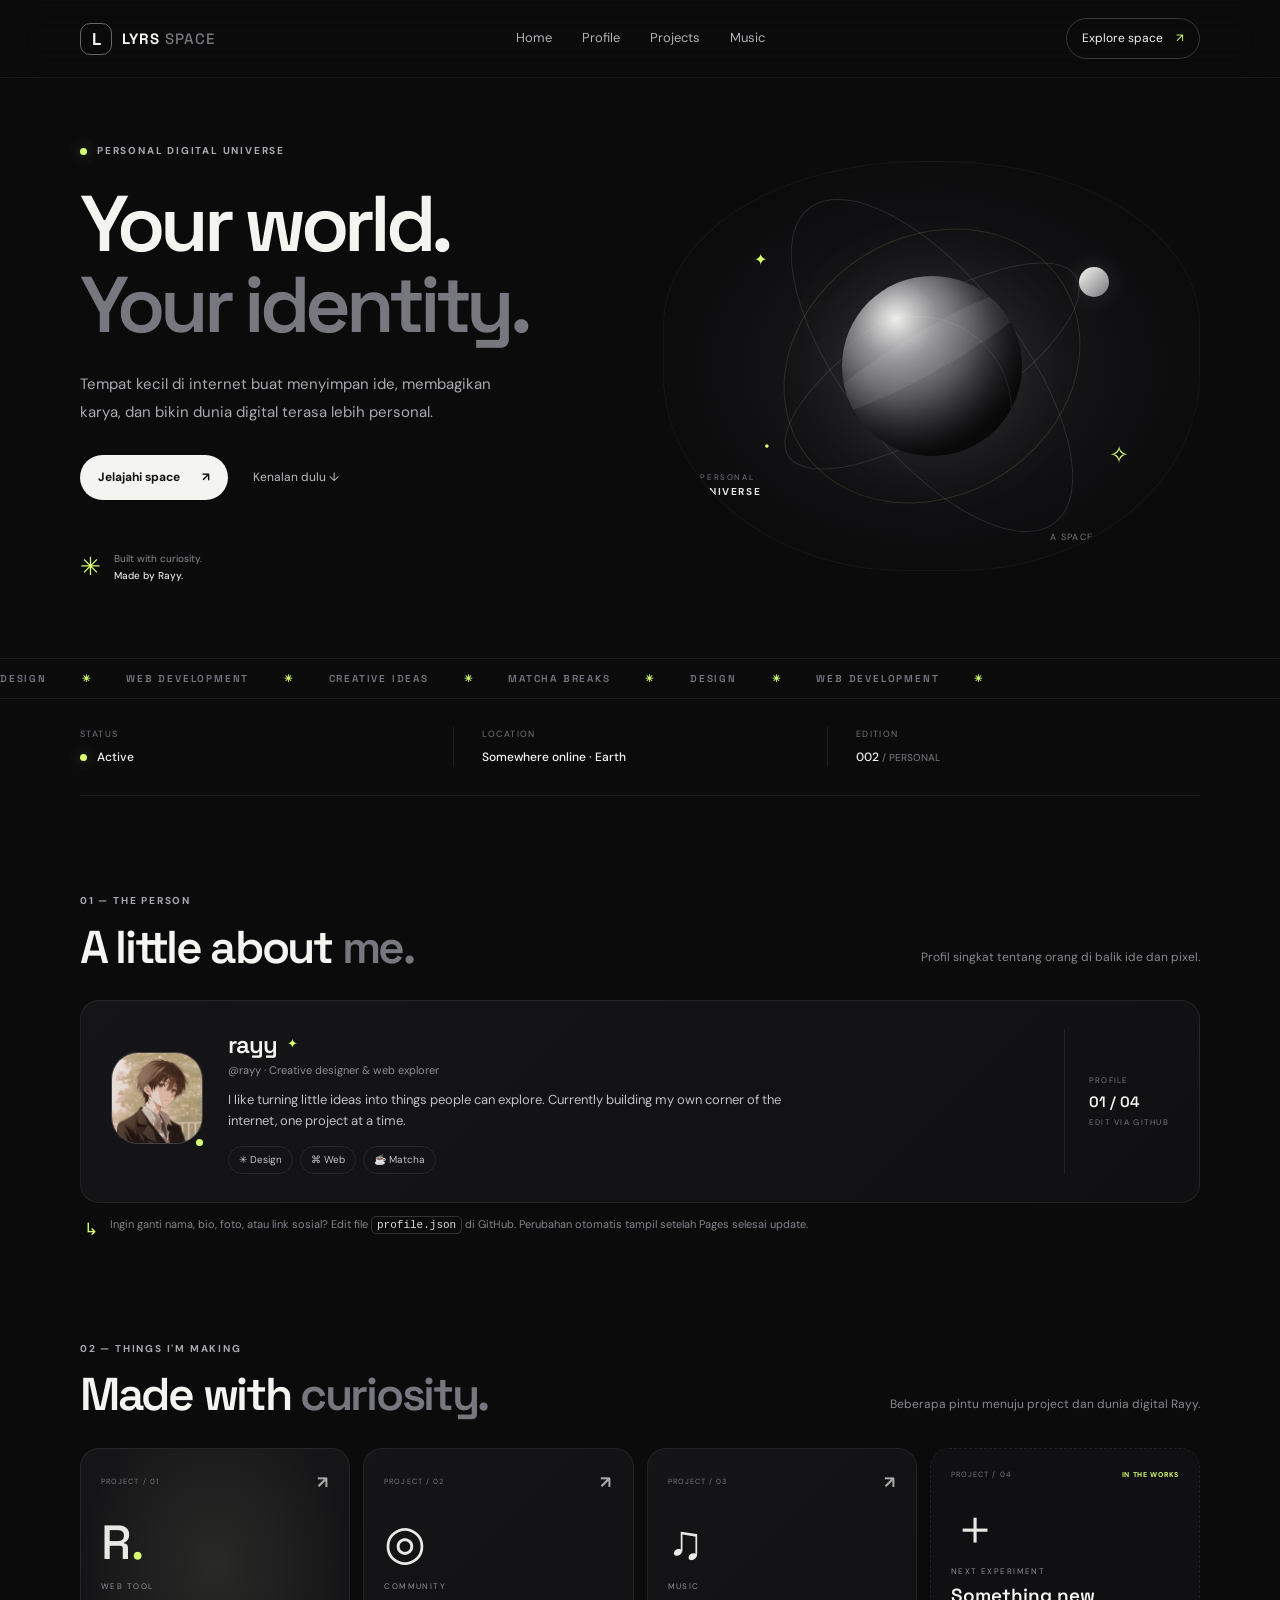
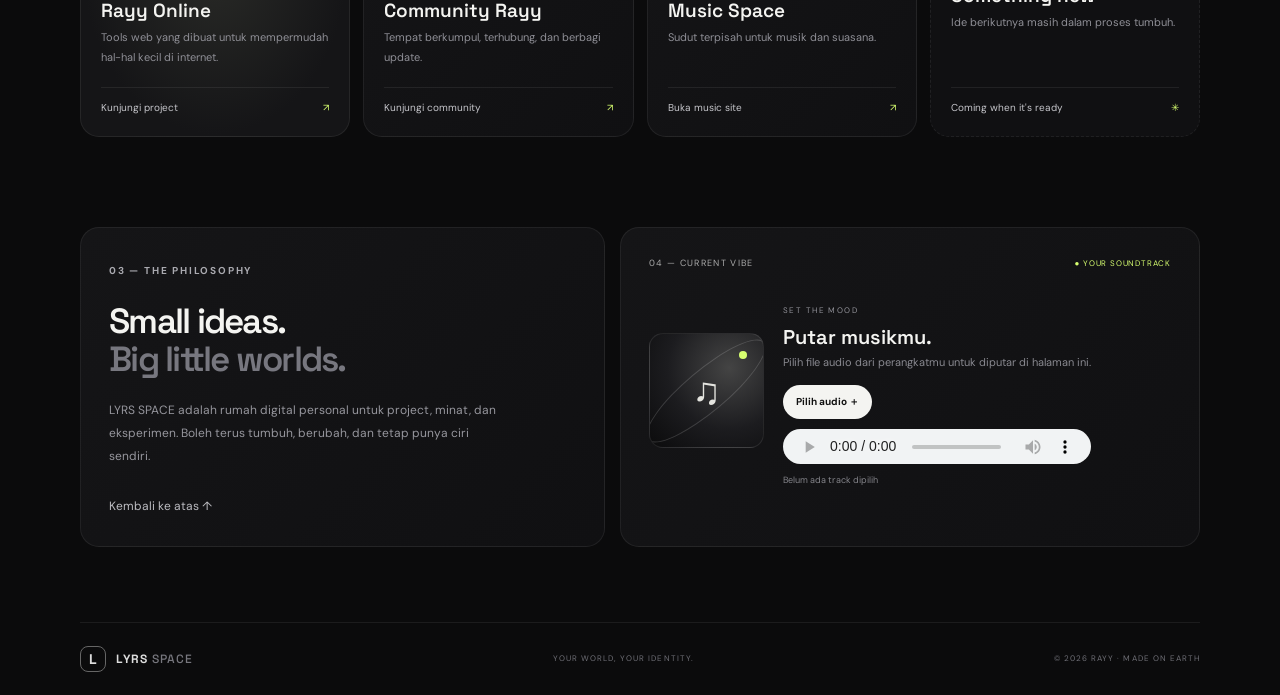
==== commit 6a979224: "Update index.html" ====
--- a/index.html
+++ b/index.html
@@ -14,7 +14,7 @@
 <section class="hero wrap"><div class="hero-copy"><div class="eyebrow"><i></i> PERSONAL DIGITAL UNIVERSE</div><h1>Your world.<br><span>Your identity.</span></h1><p class="lead">Tempat kecil di internet buat menyimpan ide, membagikan karya, dan bikin dunia digital terasa lebih personal.</p><div class="actions"><a class="button light" href="#projects">Jelajahi space <b>↗</b></a><a class="text-link" href="#profile">Kenalan dulu ↓</a></div><div class="signature"><span>✳</span><p>Built with curiosity.<br><b>Made by Rayy.</b></p></div></div>
 <div class="universe"><div class="orbit o1"></div><div class="orbit o2"></div><div class="orbit o3"></div><div class="planet"><span></span></div><div class="moon"></div><i class="star s1">✦</i><i class="star s2">✧</i><i class="star s3">·</i><small class="art-top">LYRS / 002</small><small class="art-bottom">A SPACE OF MY OWN ↗</small><div class="planet-caption">PERSONAL<br><b>UNIVERSE</b></div></div></section>
 <section class="ticker"><div>DESIGN <span>✳</span> WEB DEVELOPMENT <span>✳</span> CREATIVE IDEAS <span>✳</span> MATCHA BREAKS <span>✳</span> DESIGN <span>✳</span> WEB DEVELOPMENT <span>✳</span></div></section>
-<section class="stats wrap"><div><small>STATUS</small><b><i class="green"></i> Always creating</b></div><div><small>LOCATION</small><b>Somewhere online · Earth</b></div><div><small>EDITION</small><b>002 <span>/ PERSONAL</span></b></div></section>
+<section class="stats wrap"><div><small>STATUS</small><b><i class="green"></i> Active </b></div><div><small>LOCATION</small><b>Somewhere online · Earth</b></div><div><small>EDITION</small><b>002 <span>/ PERSONAL</span></b></div></section>
 <section class="section wrap" id="profile"><div class="heading"><div><small>01 — THE PERSON</small><h2>A little about <span>me.</span></h2></div><p>Profil singkat tentang orang di balik ide dan pixel.</p></div>
 <div class="profile card"><div class="avatar-wrap"><img id="avatarImg" class="avatar-img" src="assets/avatar.svg" alt="Foto profil"><span class="avatar-status"></span></div><div class="profile-info"><div class="name-line"><h3 id="profileName">Rayy</h3><span>✦</span></div><p class="handle" id="profileHandle">@rayy · Creative designer & web explorer</p><p id="profileBio" class="bio">I like turning little ideas into things people can explore. Currently building my own corner of the internet, one project at a time.</p><div class="tags" id="profileTags"><span>✳ Design</span><span>⌘ Web</span><span>☕ Matcha</span></div></div><div class="profile-badge"><span>PROFILE</span><b>01 / 04</b><small>EDIT VIA GITHUB</small></div></div>
 <div class="hint"><span>↳</span><p>Ingin ganti nama, bio, foto, atau link sosial? Edit file <code>profile.json</code> di GitHub. Perubahan otomatis tampil setelah Pages selesai update.</p></div></section>
@@ -26,4 +26,4 @@
 </div></section>
 <section class="section wrap bottom-grid"><div class="card about"><small>03 — THE PHILOSOPHY</small><h2>Small ideas.<br><span>Big little worlds.</span></h2><p>LYRS SPACE adalah rumah digital personal untuk project, minat, dan eksperimen. Boleh terus tumbuh, berubah, dan tetap punya ciri sendiri.</p><a class="text-link" href="#home">Kembali ke atas ↑</a></div><div class="card music" id="music"><div class="music-top"><small>04 — CURRENT VIBE</small><span>● YOUR SOUNDTRACK</span></div><div class="music-row"><div class="album">♫<i></i></div><div class="music-info"><small class="type">SET THE MOOD</small><h3>Putar musikmu.</h3><p>Pilih file audio dari perangkatmu untuk diputar di halaman ini.</p><label class="button light mini" for="audioFile">Pilih audio ＋</label><input id="audioFile" type="file" accept="audio/*" hidden><audio id="audioPlayer" controls hidden></audio><div id="audioName" class="audio-name">Belum ada track dipilih</div></div></div></div></section>
 <footer class="footer wrap"><a class="brand" href="#home"><span class="brand-mark">L</span><span>LYRS <em>SPACE</em></span></a><small>YOUR WORLD, YOUR IDENTITY.</small><small>© <span id="year"></span> RAYY · MADE ON EARTH</small></footer>
-</main><script src="app.js"></script></body></html>+</main><script src="app.js"></script></body></html>
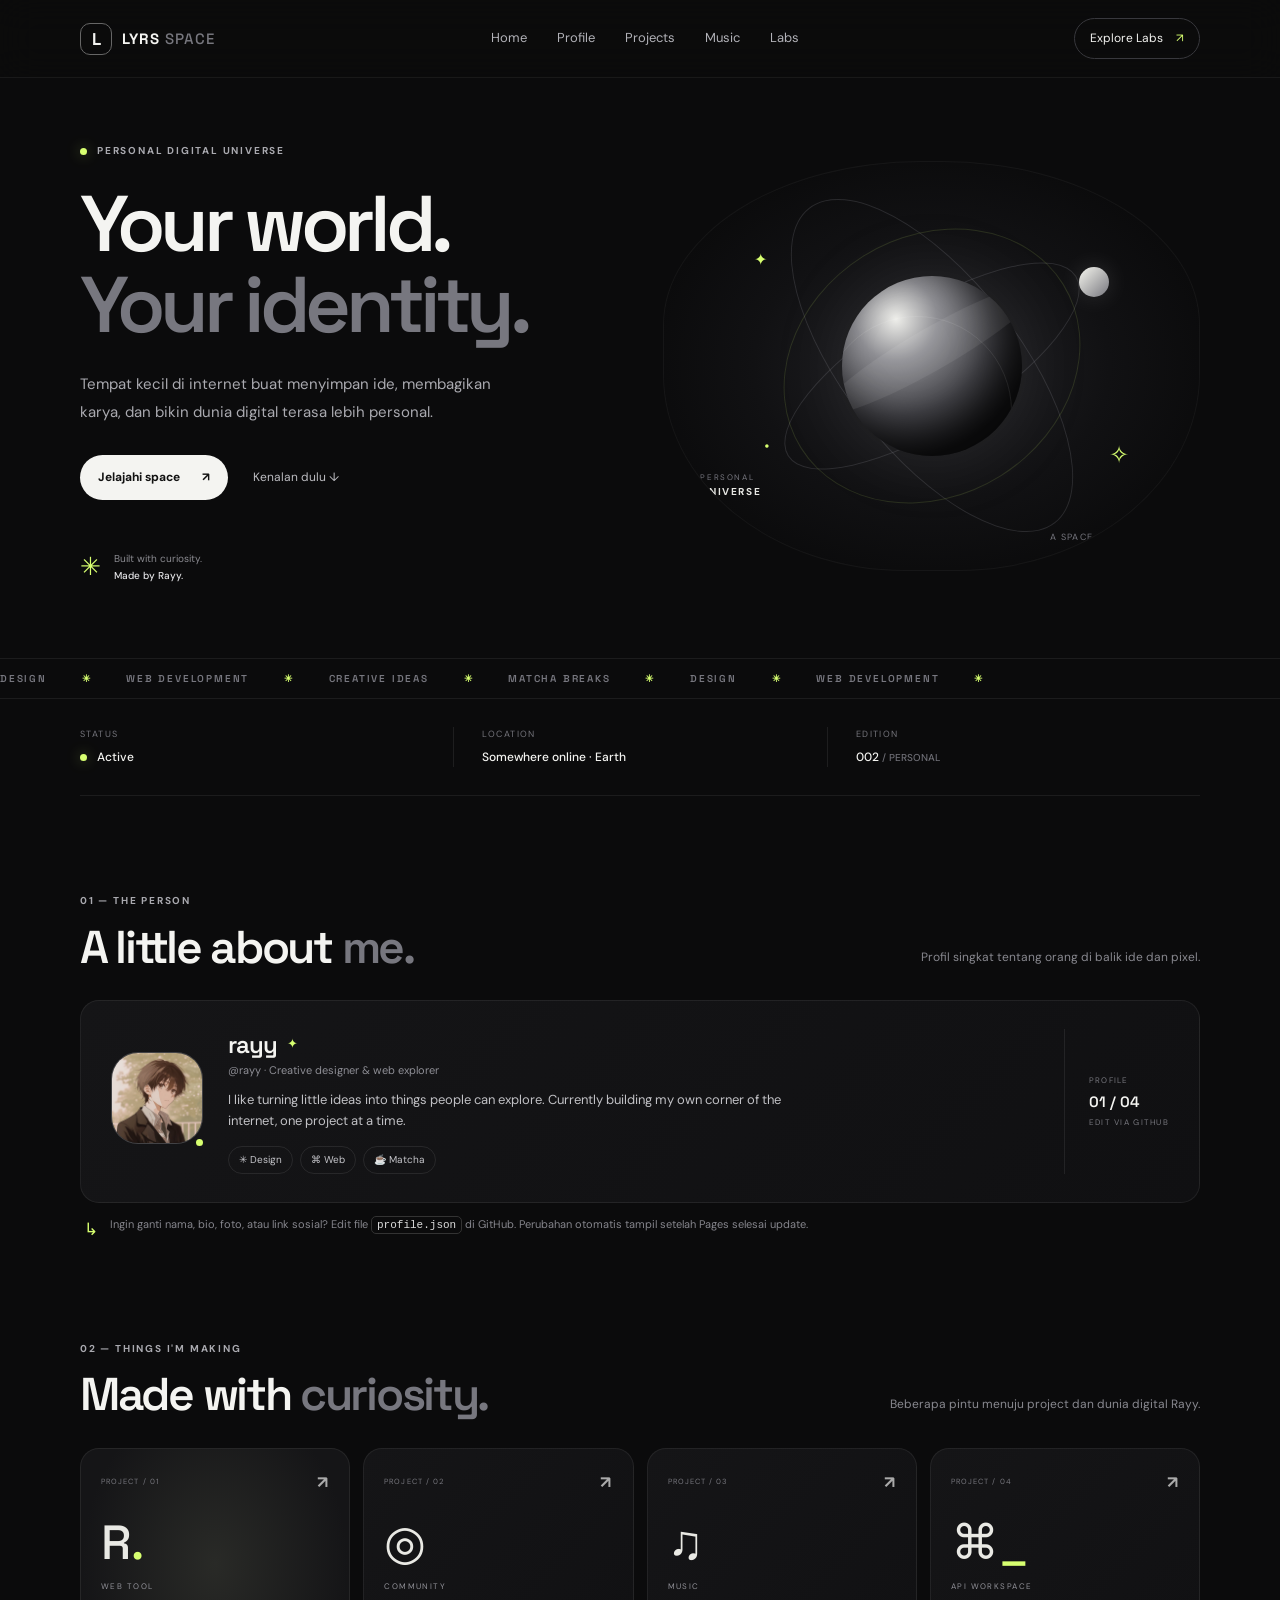
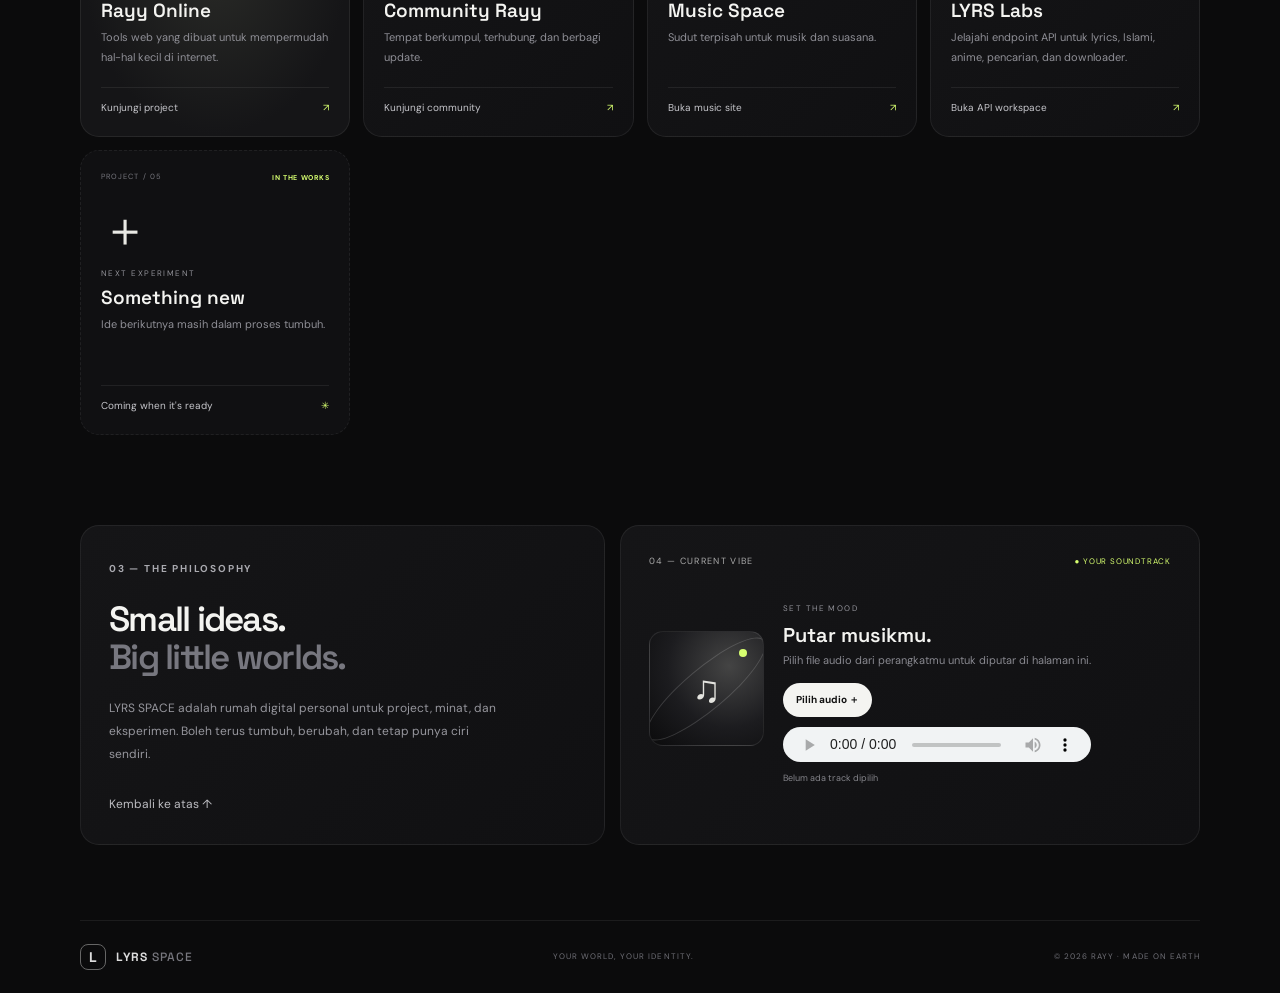
==== commit 665b21f3: "Add files via upload" ====
--- a/index.html
+++ b/index.html
@@ -9,7 +9,7 @@
 <link rel="stylesheet" href="style.css">
 </head>
 <body>
-<header class="topbar"><a class="brand" href="#home"><span class="brand-mark">L</span><span>LYRS <em>SPACE</em></span></a><button id="menuBtn" class="menu-btn" aria-label="Buka menu">☰</button><nav id="nav"><a href="#home">Home</a><a href="#profile">Profile</a><a href="#projects">Projects</a><a href="#music">Music</a></nav><a class="nav-cta" href="#projects">Explore space <span>↗</span></a></header>
+<header class="topbar"><a class="brand" href="#home"><span class="brand-mark">L</span><span>LYRS <em>SPACE</em></span></a><button id="menuBtn" class="menu-btn" aria-label="Buka menu">☰</button><nav id="nav"><a href="#home">Home</a><a href="#profile">Profile</a><a href="#projects">Projects</a><a href="#music">Music</a><a href="labs.html">Labs</a></nav><a class="nav-cta" href="labs.html">Explore Labs <span>↗</span></a></header>
 <main id="home">
 <section class="hero wrap"><div class="hero-copy"><div class="eyebrow"><i></i> PERSONAL DIGITAL UNIVERSE</div><h1>Your world.<br><span>Your identity.</span></h1><p class="lead">Tempat kecil di internet buat menyimpan ide, membagikan karya, dan bikin dunia digital terasa lebih personal.</p><div class="actions"><a class="button light" href="#projects">Jelajahi space <b>↗</b></a><a class="text-link" href="#profile">Kenalan dulu ↓</a></div><div class="signature"><span>✳</span><p>Built with curiosity.<br><b>Made by Rayy.</b></p></div></div>
 <div class="universe"><div class="orbit o1"></div><div class="orbit o2"></div><div class="orbit o3"></div><div class="planet"><span></span></div><div class="moon"></div><i class="star s1">✦</i><i class="star s2">✧</i><i class="star s3">·</i><small class="art-top">LYRS / 002</small><small class="art-bottom">A SPACE OF MY OWN ↗</small><div class="planet-caption">PERSONAL<br><b>UNIVERSE</b></div></div></section>
@@ -22,7 +22,8 @@
 <a class="project featured" href="https://rayyy.my.id" target="_blank" rel="noopener"><div class="project-top"><small>PROJECT / 01</small><b>↗</b></div><div class="symbol">R<span>.</span></div><small class="type">WEB TOOL</small><h3>Rayy Online</h3><p>Tools web yang dibuat untuk mempermudah hal-hal kecil di internet.</p><footer>Kunjungi project <span>↗</span></footer></a>
 <a class="project" href="https://community.rayyy.my.id" target="_blank" rel="noopener"><div class="project-top"><small>PROJECT / 02</small><b>↗</b></div><div class="symbol">◎</div><small class="type">COMMUNITY</small><h3>Community Rayy</h3><p>Tempat berkumpul, terhubung, dan berbagi update.</p><footer>Kunjungi community <span>↗</span></footer></a>
 <a class="project" href="https://music.rayyy.my.id" target="_blank" rel="noopener"><div class="project-top"><small>PROJECT / 03</small><b>↗</b></div><div class="symbol">♫</div><small class="type">MUSIC</small><h3>Music Space</h3><p>Sudut terpisah untuk musik dan suasana.</p><footer>Buka music site <span>↗</span></footer></a>
-<div class="project coming"><div class="project-top"><small>PROJECT / 04</small><b class="soon">IN THE WORKS</b></div><div class="symbol">＋</div><small class="type">NEXT EXPERIMENT</small><h3>Something new</h3><p>Ide berikutnya masih dalam proses tumbuh.</p><footer>Coming when it's ready <span>✳</span></footer></div>
+<a class="project labs-project" href="labs.html"><div class="project-top"><small>PROJECT / 04</small><b>↗</b></div><div class="symbol">⌘<span>_</span></div><small class="type">API WORKSPACE</small><h3>LYRS Labs</h3><p>Jelajahi endpoint API untuk lyrics, Islami, anime, pencarian, dan downloader.</p><footer>Buka API workspace <span>↗</span></footer></a>
+<div class="project coming"><div class="project-top"><small>PROJECT / 05</small><b class="soon">IN THE WORKS</b></div><div class="symbol">＋</div><small class="type">NEXT EXPERIMENT</small><h3>Something new</h3><p>Ide berikutnya masih dalam proses tumbuh.</p><footer>Coming when it's ready <span>✳</span></footer></div>
 </div></section>
 <section class="section wrap bottom-grid"><div class="card about"><small>03 — THE PHILOSOPHY</small><h2>Small ideas.<br><span>Big little worlds.</span></h2><p>LYRS SPACE adalah rumah digital personal untuk project, minat, dan eksperimen. Boleh terus tumbuh, berubah, dan tetap punya ciri sendiri.</p><a class="text-link" href="#home">Kembali ke atas ↑</a></div><div class="card music" id="music"><div class="music-top"><small>04 — CURRENT VIBE</small><span>● YOUR SOUNDTRACK</span></div><div class="music-row"><div class="album">♫<i></i></div><div class="music-info"><small class="type">SET THE MOOD</small><h3>Putar musikmu.</h3><p>Pilih file audio dari perangkatmu untuk diputar di halaman ini.</p><label class="button light mini" for="audioFile">Pilih audio ＋</label><input id="audioFile" type="file" accept="audio/*" hidden><audio id="audioPlayer" controls hidden></audio><div id="audioName" class="audio-name">Belum ada track dipilih</div></div></div></div></section>
 <footer class="footer wrap"><a class="brand" href="#home"><span class="brand-mark">L</span><span>LYRS <em>SPACE</em></span></a><small>YOUR WORLD, YOUR IDENTITY.</small><small>© <span id="year"></span> RAYY · MADE ON EARTH</small></footer>
